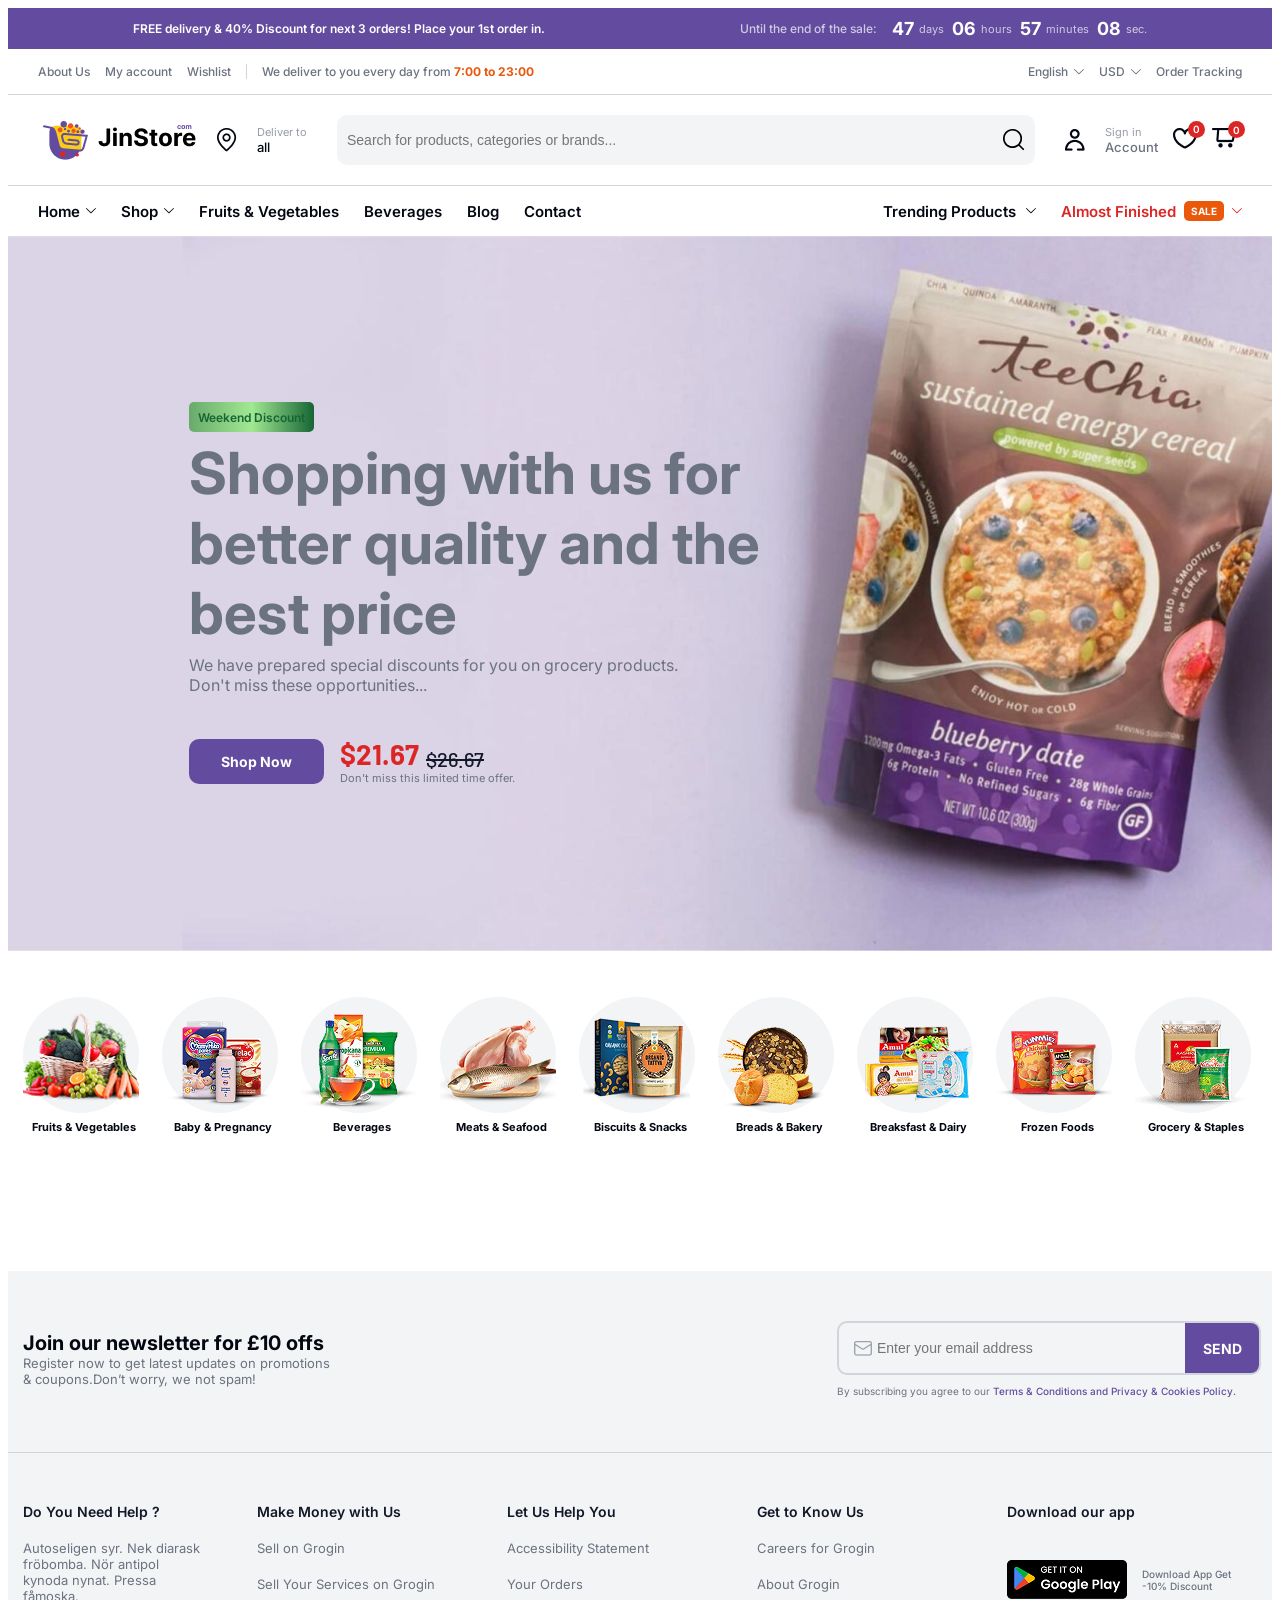
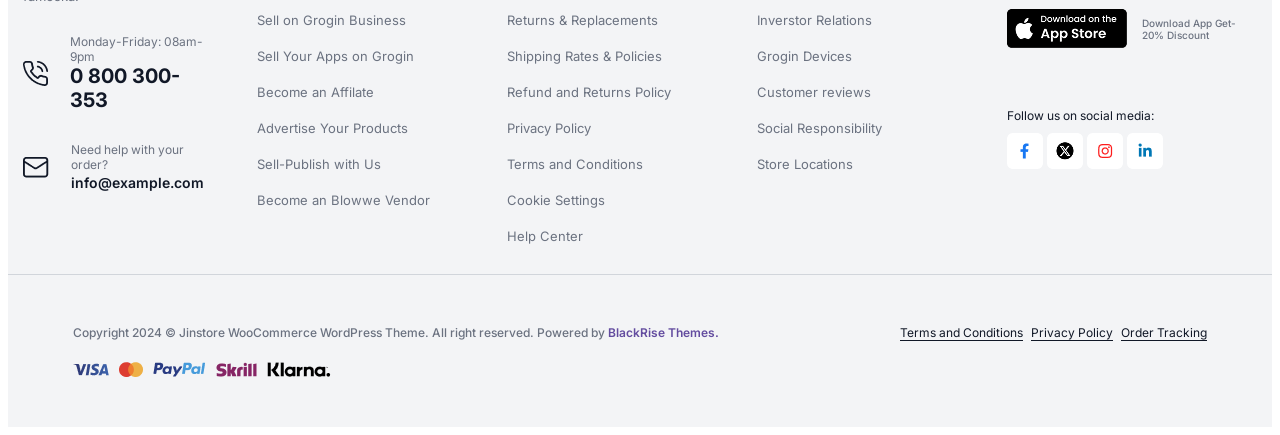
==== index.html @ e5a3f505 "Initial commit" ====
<!DOCTYPE html>
<html lang="en">
<head>
    <meta charset="UTF-8">
    <meta name="viewport" content="width=device-width, initial-scale=1.0">
    <title>First Landing</title>
    <link rel="stylesheet" href="./style.css">
</head>
<body>
    <header class="header">
        <section class="header__notification">
            <div class="container">
                <div class="header__notification__block-left">
                    <p class="header__notification__block-left__desc semi-bold">FREE delivery & 40% Discount for next 3 orders! Place your 1st order in.</p>
                </div>   
                <div class="header__notification__block-right">
                    <p class="header__notification__desc medium">Until the end of the sale:</p>
                    <div class="header__notification__block">
                        <div class="header__notification__block__digital-desc">
                            <time class="header__notification__block__digital-desc__timer bold" id="promoTimer">47</time>
                            <span class="header__notification__block__digital-desc__desc regular">days</span>
                        </div>
                        <div class="header__notification__block__digital-desc">
                            <time class="header__notification__block__digital-desc__timer bold" id="promoTimer">06</time>
                            <span class="header__notification__block__digital-desc__desc regular">hours</span>
                        </div>
                        <div class="header__notification__block__digital-desc">
                            <time class="header__notification__block__digital-desc__timer bold" id="promoTimer">57</time>
                            <span class="header__notification__block__digital-desc__desc regular">minutes</span>
                        </div>
                        <div class="header__notification__block__digital-desc">
                            <time class="header__notification__block__digital-desc__timer bold" id="promoTimer">08</time>
                            <span class="header__notification__block__digital-desc__desc regular">sec.</span>
                        </div>
                    </div>
                </div>
            </div>
        </section>
        <section class="header__top medium">
            <div class="container">
                <nav class="header__top__nav__left">
                    <ul class="header__top__nav__list-1">
                        <li><a href="#!">About Us</a></li>
                        <li><a href="#!">My account</a></li>
                        <li><a href="#!">Wishlist</a></li>
                    </ul>
                    <p class="header__top__nav__desc">We deliver to you every day from 
                        <span class="header__top__nav__desc-span bold">7:00 to 23:00</span>
                    </p>
                </nav>
                <nav class="header__top__nav__right">
                    <ul class="header__top__nav__list-2">
                        <li>
                            <a href="#!">English</a>
                            <button class="tick">
                                <svg width="10" height="6" viewBox="0 0 10 6" fill="none" xmlns="http://www.w3.org/2000/svg">
                                    <path d="M0.720314 0.148642L4.95073 4.21899L9.20401 0.148642C9.37171 -0.0495396 9.55464 -0.0495396 9.75282 0.148642C9.95101 0.316334 9.95101 0.499271 9.75282 0.697453L5.22514 5.17941C5.05744 5.3471 4.87451 5.3471 4.67632 5.17941L0.148636 0.697453C-0.0495454 0.499271 -0.0495454 0.316334 0.148636 0.148642C0.331573 -0.0342948 0.522132 -0.0342948 0.720314 0.148642Z"/>
                                </svg>
                            </button>
                        </li>
                        <li>
                            <a href="#!">USD</a>
                            <button class="tick">
                                <svg width="10" height="6" viewBox="0 0 10 6" fill="none" xmlns="http://www.w3.org/2000/svg">
                                    <path d="M0.720314 0.148642L4.95073 4.21899L9.20401 0.148642C9.37171 -0.0495396 9.55464 -0.0495396 9.75282 0.148642C9.95101 0.316334 9.95101 0.499271 9.75282 0.697453L5.22514 5.17941C5.05744 5.3471 4.87451 5.3471 4.67632 5.17941L0.148636 0.697453C-0.0495454 0.499271 -0.0495454 0.316334 0.148636 0.148642C0.331573 -0.0342948 0.522132 -0.0342948 0.720314 0.148642Z"/>
                                </svg>
                            </button>
                        </li>
                        <li><a href="#!">Order Tracking</a></li>
                    </ul>
                </nav>
            </div>
        </section>
        <section class="header__middle">
            <div class="container">

                <div class="header__middle__left">
                    <img src="./icons/logo.png" alt="" class="logo">
                    <div class="header__middle__delivery">
                        <img src="./icons/location.png" alt="" class="location">
                        <ul class="header__middle__delivery__text">
                            <li class="header__middle__delivery__text__top regular">Deliver to</li>
                            <li class="header__middle__delivery__text__bot medium ">all</li>
                        </ul>
                    </div>
                </div>


                <div class="header__middle__search-frame">
                    <div class="header__middle__search-frame__block">
                        <input type="search" class="header__middle__search-frame__block__input regular" placeholder="Search for products, categories or brands...">
                        <img src="./icons/search.png" alt="" class="search">
                    </div>
                </div>

                <div class="header__middle__right">
                    <div class="header__middle__account">
                        <img src="./icons/account.png" alt="" class="account">
                        <ul class="header__middle__account__text">
                            <li class="header__middle__account__text__top regular"><a href="#!">Sign in</a></li>
                            <li class="header__middle__account__text__bot medium"><a href="#!">Account</a></li>
                        </ul>
                    </div>

                    <div class="header__middle__heart-basket">
                        <div class="header__middle__heart-basket__heart-block">
                            <img src="./icons/heart.png" alt="" class="heart">
                            <span class="header__middle__heart-basket__heart-block__heart-tittle semi-bold">0</span>
                        </div>
                        <div class="header__middle__heart-basket__basket-block">
                            <img src="./icons/basket.png" alt="" class="basket">
                            <span class="header__middle__heart-basket__heart-block__basket-tittle semi-bold">0</span>
                        </div>
                    </div>

                </div>
            </div>
        </section>
        <section class="header__bottom semi-bold">
            <div class="container">
                <nav class="header__bottom__nav__left">
                    <ul class="header__bottom__nav__list-1">
                        <li>
                            <a href="#!" class="header__bottom__nav__list-1__link">Home</a>
                            <button class="tick">
                                <svg width="10" height="6" viewBox="0 0 10 6" fill="none" xmlns="http://www.w3.org/2000/svg">
                                    <path d="M0.720314 0.148642L4.95073 4.21899L9.20401 0.148642C9.37171 -0.0495396 9.55464 -0.0495396 9.75282 0.148642C9.95101 0.316334 9.95101 0.499271 9.75282 0.697453L5.22514 5.17941C5.05744 5.3471 4.87451 5.3471 4.67632 5.17941L0.148636 0.697453C-0.0495454 0.499271 -0.0495454 0.316334 0.148636 0.148642C0.331573 -0.0342948 0.522132 -0.0342948 0.720314 0.148642Z"/>
                                </svg>
                            </button>
                        </li>
                        <li>
                            <a href="#!" class="header__bottom__nav__list-1__link">Shop</a>
                            <button class="tick">
                                <svg width="10" height="6" viewBox="0 0 10 6" fill="none" xmlns="http://www.w3.org/2000/svg">
                                    <path d="M0.720314 0.148642L4.95073 4.21899L9.20401 0.148642C9.37171 -0.0495396 9.55464 -0.0495396 9.75282 0.148642C9.95101 0.316334 9.95101 0.499271 9.75282 0.697453L5.22514 5.17941C5.05744 5.3471 4.87451 5.3471 4.67632 5.17941L0.148636 0.697453C-0.0495454 0.499271 -0.0495454 0.316334 0.148636 0.148642C0.331573 -0.0342948 0.522132 -0.0342948 0.720314 0.148642Z"/>
                                </svg>
                            </button>
                        </li>
                        <li><a href="#!" class="header__bottom__nav__list-1__link">Fruits & Vegetables</a></li> 
                        <li><a href="#!" class="header__bottom__nav__list-1__link">Beverages</a></li>
                        <li><a href="#!" class="header__bottom__nav__list-1__link">Blog</a></li>
                        <li><a href="#!" class="header__bottom__nav__list-1__link">Contact</a></li>
                    </ul>
                </nav>
                <nav class="header__bottom__nav__right">
                    <ul class="header__bottom__nav__list-2">
                        <li>
                            <a href="#!" class="header__bottom__nav__list-2__link">Trending Products</a>
                             <button class="tick">
                                <svg width="10" height="6" viewBox="0 0 10 6" fill="none" xmlns="http://www.w3.org/2000/svg">
                                    <path d="M0.720314 0.148642L4.95073 4.21899L9.20401 0.148642C9.37171 -0.0495396 9.55464 -0.0495396 9.75282 0.148642C9.95101 0.316334 9.95101 0.499271 9.75282 0.697453L5.22514 5.17941C5.05744 5.3471 4.87451 5.3471 4.67632 5.17941L0.148636 0.697453C-0.0495454 0.499271 -0.0495454 0.316334 0.148636 0.148642C0.331573 -0.0342948 0.522132 -0.0342948 0.720314 0.148642Z"/>
                                </svg>
                            </button>
                        </li>
                    </ul>
                    <ul class="header__bottom__nav__list-3">
                        <li>
                            <a href="#!" class="header__bottom__nav__list-3__link">Almost Finished</a>
                            <a href="#!" class="header-btn bold">SALE</a>
                            <button class="tick">
                                <svg width="10" height="6" viewBox="0 0 10 6" fill="none" xmlns="http://www.w3.org/2000/svg">
                                    <path d="M0.720314 0.148642L4.95073 4.21899L9.20401 0.148642C9.37171 -0.0495396 9.55464 -0.0495396 9.75282 0.148642C9.95101 0.316334 9.95101 0.499271 9.75282 0.697453L5.22514 5.17941C5.05744 5.3471 4.87451 5.3471 4.67632 5.17941L0.148636 0.697453C-0.0495454 0.499271 -0.0495454 0.316334 0.148636 0.148642C0.331573 -0.0342948 0.522132 -0.0342948 0.720314 0.148642Z"/>
                                </svg>
                            </button>
                        </li>
                    </ul>
                </nav>
            </div>
        </section>
    </header>
    <main class="main">
        <section class="tabpanel">
            <div class="container">
                <div class="container__text">
                    <h4 class="tabpanel__subtitle semi-bold">Weekend Discount</h4>
                    <h1 class="tabpanel__title bold">
                        Shopping with us for 
                        better quality and the 
                        best price
                    </h1>
                    <p class="tabpanel__desc regular">
                        We have prepared special discounts for you on grocery products. 
                        Don't miss these opportunities...
                    </p>
                    <div class="tabpanel__btn-block">
                        <a href="#!" class="btn bold">Shop Now</a>
                        <div class="tabpanel__btn-block__block-text">
                            <div class="tabpanel__btn-block__block-text__title">
                                <p class="tabpanel__btn-block__block-text__title__red bold">$21.67</p>
                                <p class="tabpanel__btn-block__block-text__title__black medium">$26.67</p>
                            </div>
                            <p class="tabpanel__btn-block__block-text__desc regular">Don't miss this limited time offer.</p>
                        </div>
                    </div>
                </div>
            </div>
        </section>
        <section class="list">
            <div class="container">
                <div class="list__card">
                    <div class="list__img-background">
                        <img src="./images/list-1.png" alt="" class="list__img">
                    </div>
                    <h4 class="list__title bold">Fruits & Vegetables</h4>
                </div>
                <div class="list__card">
                    <div class="list__img-background">
                        <img src="./images/list-2.png" alt="" class="list__img">
                    </div>
                    <h4 class="list__title bold">Baby & Pregnancy</h4>
                </div>
                <div class="list__card">
                    <div class="list__img-background">
                        <img src="./images/list-3.png" alt="" class="list__img">
                    </div>
                    <h4 class="list__title bold">Beverages</h4>
                </div>
                <div class="list__card">
                    <div class="list__img-background">
                        <img src="./images/list-4.png" alt="" class="list__img">
                    </div>
                    <h4 class="list__title bold">Meats & Seafood</h4>
                </div>
                <div class="list__card">
                    <div class="list__img-background">
                        <img src="./images/list-5.png" alt="" class="list__img">
                    </div>
                    <h4 class="list__title bold">Biscuits & Snacks</h4>
                </div>
                <div class="list__card">
                    <div class="list__img-background">
                        <img src="./images/list-6.png" alt="" class="list__img">
                    </div>
                    <h4 class="list__title bold">Breads & Bakery</h4>
                </div>
                <div class="list__card">
                    <div class="list__img-background">
                        <img src="./images/list-7.png" alt="" class="list__img">
                    </div>
                    <h4 class="list__title bold">Breaksfast & Dairy</h4>
                </div>
                <div class="list__card">
                    <div class="list__img-background">
                        <img src="./images/list-8.png" alt="" class="list__img">
                    </div>
                    <h4 class="list__title bold">Frozen Foods</h4>
                </div>
                <div class="list__card">
                    <div class="list__img-background">
                        <img src="./images/list-9.png" alt="" class="list__img">
                    </div>
                    <h4 class="list__title bold">Grocery & Staples</h4>
                </div>
            </div>
        </section>
    </main>
    <footer class="footer">
        <section class="footer__section-top">
            <div class="container">
                <div class="footer__section-top__text-left">
                    <h4 class="footer__section-top__text-left__title bold">Join our newsletter for £10 offs</h4>
                    <p class="footer__section-top__text-left__desc regular">
                        Register now to get latest updates on promotions & coupons.Don’t worry, we not spam!
                    </p>
                </div>
                <div class="footer__section-top__text-right">
                    <div class="footer__section-top__text-right__frame">
                        <div class="footer__section-top__text-right__frame__container">
                            <img src="./icons/envelope.png" alt="Конверт" class="envelope">
                            <input type="email" class="footer__section-top__text-right__frame__container__text regular" placeholder="Enter your email address">
                        </div>
                        <a href="#!" class="footer-btn bold">SEND</a>
                    </div>
                    <p class="footer__section-top__text-right__desc regular">
                        By subscribing you agree to our
                        <span class="footer__section-top__text-right__desc-span medium">
                            Terms & Conditions and Privacy & Cookies Policy.
                        </span>
                    </p>
                </div>
            </div>
        </section>
        <section class="footer__section-middle">
            <div class="container">
                <div class="footer__section-middle__content-left">
                    <h4 class="footer__section-middle__content-left-title semi-bold">
                        Do You Need Help ?
                    </h4>
                    <p class="footer__section-middle__content-left__desc regular">
                        Autoseligen syr. Nek diarask fröbomba. Nör antipol kynoda nynat. Pressa fåmoska.
                    </p>
                    <div class="footer__section-middle__content-left__phone-black__content">
                        <img src="./icons/phone-black.png" alt="Черный телефон" class="phone-black">
                        <div class="footer__section-middle__content-left__phone-black__content__block">
                            <p class="footer__section-middle_content-left__phone-black__text regular">Monday-Friday: 08am-9pm</p>
                            <a href="tel:0 800 300-353" class="footer__section-middle_content-left__phone-black__number bold">
                                0 800 300-353
                            </a>
                        </div>
                    </div>
                    <div class="footer__section-middle__content-left__envelope-black__content">
                        <img src="./icons/envelope-black.png" alt="Черный конверт" class="envelope-black">
                        <div class="footer__section-middle__content-left__envelope-black__content__block">
                            <p class="footer__section-middle_content-left__envelope-black__text regular">Need help with your order?</p>
                            <a href="mailto:info@example.com" class="footer__section-middle_content-left__envelope-black__mail semi-bold">
                                info@example.com
                            </a>
                        </div>
                    </div>
                </div>
                <div class="footer__section-middle__content-right">
                    <div class="footer__section-middle__content-right__content-block">
                        <h4 class="footer__section-middle__content-right__content-block__title semi-bold">Make Money with Us</h4>
                        <ul class="footer__section-middle__content-right__content-block__text regular">
                            <li><a href="#!">Sell on Grogin</a></li>
                            <li><a href="#!">Sell Your Services on Grogin</a></li>
                            <li><a href="#!">Sell on Grogin Business</a></li>
                            <li><a href="#!">Sell Your Apps on Grogin</a></li>
                            <li><a href="#!">Become an Affilate</a></li>
                            <li><a href="#!">Advertise Your Products</a></li>
                            <li><a href="#!">Sell-Publish with Us</a></li>
                            <li><a href="#!">Become an Blowwe Vendor</a></li>
                        </ul>
                    </div>
                    <div class="footer__section-middle__content-right__content-block">
                        <h4 class="footer__section-middle__content-right__content-block__title semi-bold">Let Us Help You</h4>
                        <ul class="footer__section-middle__content-right__content-block__text regular">
                            <li><a href="#!">Accessibility Statement</a></li>
                            <li><a href="#!">Your Orders</a></li>
                            <li><a href="#!">Returns & Replacements</a></li>
                            <li><a href="#!">Shipping Rates & Policies</a></li>
                            <li><a href="#!">Refund and Returns Policy</a></li>
                            <li><a href="#!">Privacy Policy</a></li>
                            <li><a href="#!">Terms and Conditions</a></li>
                            <li><a href="#!">Cookie Settings</a></li>
                            <li><a href="#!">Help Center</a></li>
                        </ul>
                    </div>
                    <div class="footer__section-middle__content-right__content-block">
                        <h4 class="footer__section-middle__content-right__content-block__title semi-bold">Get to Know Us</h4>
                        <ul class="footer__section-middle__content-right__content-block__text regular">
                            <li><a href="#!">Careers for Grogin</a></li>
                            <li><a href="#!">About Grogin</a></li>
                            <li><a href="#!">Inverstor Relations</a></li>
                            <li><a href="#!">Grogin Devices</a></li>
                            <li><a href="#!">Customer reviews</a></li>
                            <li><a href="#!">Social Responsibility</a></li>
                            <li><a href="#!">Store Locations</a></li>
                        </ul>
                    </div>
                    <div class="footer__section-middle__content-right__content-block">
                        <h4 class="footer__section-middle__content-right__content-block__apps__title semi-bold">Download our app</h4>

                        <div class="footer__section-middle__content-right__content-block__column">
                            <div class="footer__section-middle__content-right__content-block__apps__list">
                                <div class="footer__section-middle__content-right__content-block__apps">
                                    <img src="./icons/GooglePlay.png" alt="Гугл" class="google-play">
                                    <p class="footer__section-middle__content-right__content-block__apps__desc medium">Download App Get -10% Discount</p>
                                </div>
                                <div class="footer__section-middle__content-right__content-block__apps">
                                    <img src="./icons/AppStore.png" alt="Гугл" class="app-store">
                                    <p class="footer__section-middle__content-right__content-block__apps__desc medium">Download App Get-20% Discount</p>
                                </div>
                            </div>
                            <div class="footer__section-middle__content-rights__content-block__apps__block">
                                <h1 class="footer__section-middle__content-rights__content-block__apps__media__title regular">
                                    Follow us on social media:
                                </h1>
                                <div class="footer__section-middle__content-rights__content-block__apps__media">
                                    <img src="./icons/Facebook.png" alt="" class="Facebook">
                                    <img src="./icons/Twitter.png" alt="" class="Twitter">
                                    <img src="./icons/Instagram.png" alt="" class="Instagram">
                                    <img src="./icons/LinkedIn.png" alt="" class="LinkedIn">
                                </div>
                            </div>
                        </div>
                        
                    </div>                    
                </div>
            </div>
        </section>
        <section class="footer__section-bottom">
            <div class="container">
                <div class="footer__section-bottom__content-left">
                    <div class="footer__section-bottom__content-left__content-block">
                        <p class="footer__section-bottom__content-left__content-block__desc medium">
                            Copyright 2024 © Jinstore WooCommerce WordPress Theme. All right reserved. Powered by
                            <span class="footer__section-bottom__content-left__content-block__desc-span semi-bold">
                                BlackRise Themes.
                            </span>
                        </p>
                        <div class="footer__section-bottom__content-left__content-block__services">
                            <img src="./icons/VISA.png" alt="" class="VISA">
                            <img src="./icons/MasterCard.png" alt="" class="MasterCard">
                            <img src="./icons/PayPal.png" alt="" class="PayPal">
                            <img src="./icons/Skrill.png" alt="" class="Skrill">
                            <img src="./icons/Klarna.png" alt="" class="Klarna">
                        </div>
                    </div>
                </div>
                <div class="footer__section-bottom__content-right">
                    <ul class="footer__section-bottom__content-right__text-block regular">
                        <li><a href="#!">Terms and Conditions</a></li>
                        <li><a href="#!">Privacy Policy</a></li>
                        <li><a href="#!">Order Tracking</a></li>
                    </ul>
                </div>
            </div>
        </section>
    </footer>
</body>
</html>
---- style.css ----
/*@import url('https://fonts.googleapis.com/css2?family=Inter:ital,opsz,wght@0,14..32,600;1,14..32,600&display=swap');*/
@import url('https://fonts.googleapis.com/css2?family=Inter:wght@100;200;300;400;500;600;700;800;900&display=swap');
@import url('https://fonts.googleapis.com/css2?family=Barlow:wght@400;500;600;700&display=swap');
/*
font-weight: 500;

400 = Regular

500 = Medium

600 = Semi Bold

700 = Bold
*/

/*
<input type="text">        <!-- Текст -->
<input type="email">       <!-- Email -->
<input type="password">    <!-- Пароль -->
<input type="number">      <!-- Числа -->
<input type="tel">         <!-- Телефон -->
<input type="url">         <!-- Ссылка -->
<input type="search">      <!-- Поиск -->
<input type="date">        <!-- Дата -->
<input type="time">        <!-- Время -->
<input type="color">       <!-- Цвет -->
<input type="file">        <!-- Файл -->
<input type="checkbox">    <!-- Чекбокс -->
<input type="radio">       <!-- Радио-кнопка -->
<input type="range">       <!-- Ползунок -->
<input type="hidden">      <!-- Скрытое поле -->
*/

body {
    font-family: "Inter", sans-serif; /*Основной шрифт и запасной*/
    font-optical-sizing: auto; /*Автоматически подстраивает толщину шрифта под размер текста. Мелкий текст - чуть толще для читаемости. Крупный текст - чуть тоньше для элегантности*/
    font-style: normal; /*Обычное начертание (не курсив). Отключает курсив, если он был унаследован*/
    background-color: #fff;
    color: #6B7280;
}

.regular {
    font-weight: 400;
}

.medium {
    font-weight: 500;
}

.semi-bold {
    font-weight: 600;
}

.bold {
    font-weight: 700;
}

a {
    color: #6B7280;
    text-decoration: none; /* Подчеркивание */
}

ul {
    /* Убираем точку возле ссылки */
    list-style: none;
    padding: 0;
    margin: 0;
}

h1, h2, h3, h4, h5, h6 {
    font-weight: 500;
    margin: 0;
}

p {
    margin: 0;
}
/*
img {
    max-width: 100%;
}
*/

.tick { 
    display: flex;          /* ← добавь это */
    align-items: center;    /* ← и это */
    justify-content: center;
    
    background: none; /* Убрать фон */
    border: none; /* Убрать рамку */
    padding: 0; /* Убрать отступы */
    cursor: pointer; /* Курсор указатель */
}


.tick svg {
    display: block;
    fill: #6B7280
}

.container {
    max-width: 1360px; /*Ширина контента 1360*/
    margin: 0 auto; /*Отступы слва и справа*/
    padding: 0 15px;/*отступы, что бы при адаптации были не в 0*/
}

/*Шапка*/

/* Уведомление -------------------------------------------------------------------------------------------------------------------------------- */

.header {

}

.header__notification {
    padding: 10px;
    background-color: #634C9F;
    color: #fff;
    
}

.header__notification .container {
    display: flex;
    align-items: center; /*Выравнивание по вертикали*/
    justify-content: center; /*Выравнивание по горизонтали*/
    gap: 195px;
}

.header__notification__block-left {

}

.header__notification__block-left__desc {
    font-size: 12px;
}

.header__notification__block-right {
    display: flex;
    align-items: center;
    gap: 15px;
    color: #fff;
}

.header__notification__desc {
    font-size: 12px;
    opacity: 0.7;
}

.header__notification__block {
    display: flex;
    align-items: center;
    gap: 8px;
}

.header__notification__block__digital-desc {
    display: flex;
    align-items: center;
    gap: 5px;
}

.header__notification__block__digital-desc__timer {
    font-size: 18px;
}

.header__notification__block__digital-desc__desc {
    font-size: 11px;
    opacity: 0.7;
}
/*Шапка - верхняя часть ----------------------------------------------------------------*/

.header__top {
    padding: 15px;
    border-bottom: 1px solid #D1D5DB;
}

.header__top .container {
    display: flex;
    justify-content: space-between;
    align-items: center;
}

.header__top__nav__left {
    display: flex;
    gap: 15px;
}

.header__top__nav__list-1 {
    display: flex;
    gap: 15px;
    font-size: 12px;
}

.header__top__nav__desc {
    padding-left: 15px;
    border-left: 1px solid #D1D5DB;
    font-size: 12px;
}

.header__top__nav__desc-span {
    color: #EA580C;
}

.header__top__nav__right {
    display: flex;
    align-items: center;
}

.header__top__nav__list-2 {
    display: flex;
    align-items: center;
    gap: 15px;
    font-size: 12px;
}

.header__top__nav__list-2 li {
    display: flex;
    align-items: center;
    gap: 6px;
}

/*Шапка - Средняя часть ------------------------------------------------------------*/

.header__middle {
    padding: 20px;
}

.header__middle .container {
    display: flex;
    justify-content: space-between;
    align-items: center;
}

.header__middle__left {
    display: flex;
    align-items: center;
    gap: 20px;
}

.logo {

}

.header__middle__delivery {
    display: flex;
    align-items: center;
    gap: 20px;
}

.location {

}

.header__middle__delivery__text {
    width: 55px;

}

.header__middle__delivery__text__top {
    font-size: 11px;
    opacity: 0.7;
}

.header__middle__delivery__text__bot {
    font-size: 13px;
    color: #030712;
}




.header__middle__search-frame {
    display: flex;
    align-items: center;

    width: 865px;
    height: 50px;

    border-radius: 10px; /*Скругление*/
    background-color: #F3F4F6;

    margin-left: 25px;
    margin-right: 30px;
}

.header__middle__search-frame__block {
    width: 100%;

    display: flex;
    align-items: center;
    justify-content: space-between;

    padding: 10px;
}

.header__middle__search-frame__block__input {
    border: none;
    background: none;
    outline: none;
    width: 100%;
    padding: 0;
    margin: 0;
    font-size: 14px;
    color: inherit;
}

.search {

}

.header__middle__right {
    display: flex;
    align-items: center;
    gap: 15px;
}

.header__middle__account {
    display: flex;
    align-items: center;
    gap: 20px;
}

.account {

}

.header__middle__account__text {

}

.header__middle__account__text__top {
    font-size: 11px;
    opacity: 0.7;
}

.header__middle__account__text__bot {
    font-size: 13px;
    color: #030712;
}

.header__middle__heart-basket {
    display: flex;
    align-items: center;
    gap: 15px;
}

.header__middle__heart-basket__heart-block {
    position: relative;
    display: inline-block;
}

.heart {

}

.header__middle__heart-basket__heart-block__heart-tittle {
    position: absolute;
    top: -7px;
    right: -8px;

    width: 17px;
    height: 17px;
    border-radius: 50%;

    background: #DC2626;
    color: white;

    display: flex;
    align-items: center;
    justify-content: center;

    font-size: 10px;
}

.header__middle__heart-basket__basket-block {
    display: flex;
    position: relative;
    display: inline-block;
}

.basket {

}

.header__middle__heart-basket__heart-block__basket-tittle {
    position: absolute;
    top: -7px;
    right: -8px;

    width: 17px;
    height: 17px;
    border-radius: 50%;

    background: #DC2626;
    color: white;

    display: flex;
    align-items: center;
    justify-content: center;
    
    font-size: 10px;
}

/*Шапка - Нижняя часть --------------------------------------------------------------*/

.header__bottom {
    padding: 15px;
    border-top: 1px solid #D1D5DB;
    padding: 15px;
    font-size: 15px;
}

.header__bottom .container {
    display: flex;
    justify-content: space-between;
    align-items: center;
}

.header__bottom__nav__left {
    display: flex;
    align-items: center;
}

.header__bottom__nav__list-1 {
    display: flex;
    align-items: center;
    gap: 25px;
}

.header__bottom__nav__list-1 li {
    display: flex;
    align-items: center;
    gap: 6px;
}


.header__bottom__nav__list-1__link {
    font-size: 15px;
    color: #030712;
}

.header__bottom__nav__list-1 .tick svg path {
    fill: #030712; 
}

.header__bottom__nav__right {
    display: flex;
    align-items: center;
    gap: 25px;
}

.header__bottom__nav__list-2 {
    display: flex;
    align-items: center;
}

.header__bottom__nav__list-2 li {
    display: flex;
    align-items: center;
    gap: 10px;
}

.header__bottom__nav__list-2__link {
    font-size: 15px;
    color: #030712;
}

.header__bottom__nav__list-2 .tick svg path {
    fill: #030712; 
}

.header__bottom__nav__list-3 {
    display: flex;
    align-items: center;
}

.header__bottom__nav__list-3 li {
    display: flex;
    align-items: center;
    gap: 8px;
}

.header__bottom__nav__list-3__link {
    font-size: 15px;
    color: #DC2626;
}

.header-btn {
    display: flex;
    align-items: center;
    justify-content: center;

    font-size: 10px;
    color: #fff;

    width: 40px;
    height: 20px;
    background: #EA580C;
    border-radius: 5px;
}

.header__bottom__nav__list-3 .tick svg path {
    fill: #DC2626; /* красный цвет */
}

/*tabpanel - Приветственная панель -------------------------------------------------------------------------------------------------------*/

.main {
}

.tabpanel {
    /*Это для того, что страница была на весь экран*/
    /*box-sizing: border-box;
    min-height: 100vh;*/
    padding: 166px; /*Внутренний отступ, сверху*/
    background-image: url("./images/welcome-bg.jpg");
    background-repeat: no-repeat; /*Что бы не дублировалась картинка*/
    background-size: cover; /*Во весь экран*/
    background-position: center; /*По центру*/
}

.container__text {
    width: 660px;  /*Для текста задаем ширину 660*/
}
.tabpanel__subtitle {
    margin-bottom: 6px;
    font-size: 12px; /*Размер шрифта*/

    display: flex;
    align-items: center;
    justify-content: center;

    color: #166534;

    width: 125px;
    height: 30px;
    background: linear-gradient(90deg, 
        rgba(76, 159, 76, 0.8) 0%, 
        rgba(123, 246, 92, 0.6) 50%, 
        #166534 100%
    );
    border-radius: 5px;
}
.tabpanel__title {
    font-size: 58px;
}
.tabpanel__desc {
    margin-top: 7px;
    margin-bottom: 42px;
    font-size: 16px;
    width: 530px;
}

.tabpanel__btn-block {
    display: flex;
    align-items: center;
    gap: 16px;
}

.btn {
    display: flex;
    align-items: center;
    justify-content: center;

    font-size: 14px;
    color: #fff;

    width: 135px;
    height: 45px;
    background: #634C9F;
    border-radius: 10px;
}

.tabpanel__btn-block__block-text {

}

.tabpanel__btn-block__block-text__title {
    display: flex;
    align-items: end;
    gap: 7px;

}

.tabpanel__btn-block__block-text__title__red {
    font-family: "Barlow", sans-serif; /*Основной шрифт и запасной*/
    font-optical-sizing: auto; /*Автоматически подстраивает толщину шрифта под размер текста. Мелкий текст - чуть толще для читаемости. Крупный текст - чуть тоньше для элегантности*/
    font-style: normal; /*Обычное начертание (не курсив). Отключает курсив, если он был унаследован*/
    color: #DC2626;
    font-size: 28px;

}

.tabpanel__btn-block__block-text__title__black {
    font-family: "Barlow", sans-serif; /*Основной шрифт и запасной*/
    font-optical-sizing: auto; /*Автоматически подстраивает толщину шрифта под размер текста. Мелкий текст - чуть толще для читаемости. Крупный текст - чуть тоньше для элегантности*/
    font-style: normal; /*Обычное начертание (не курсив). Отключает курсив, если он был унаследован*/
    color: #111827;
    font-size: 20px;
    text-decoration: line-through; /*Линия по середине*/
}

.tabpanel__btn-block__block-text__desc {
    font-size: 11px;
}

/*list - Список продуктов -----------------------------------------------------------------------------*/


.list {
    padding-top: 46px;
    padding-bottom: 130px;
}

.list .container {
    display: flex; /*Выстроить все значения в ряд*/
    justify-content: space-between; /*Выставить на одинаковое расстояние*/
    flex-wrap: wrap; /*Перенос для адаптации*/
    gap: 10px; /*Для расстоянии при адаптации*/
}

.list__card {
    width: 122px;
    text-align: center; /*Положение в центре*/
}

.list__img-background {
    width: 116px;
    height: 116px;
    border-radius: 50%; /*Делает закругление */
    background: #F3F4F6; /*Цвет фона*/
    object-fit: cover; /*Для пропорциональной картинки*/
}

.list__img {
    width: 100%;
    height: 122px;
    object-fit: cover; /*Для пропорциональной картинки*/
}

.list__title {
    font-size: 11px; /*У дизайнера 13*/
    padding: 7px;
    color: #030712;
}

/*Подвал ------------------------------------------------------------------------------------------------------------------------------------*/


.footer {
    background-color: #F3F4F6;
}

/*Подвал-верх --------------------------------------------------------------------------------------*/

.footer__section-top {
    padding-top: 50px;
}

.footer__section-top .container {
    display: flex;
    justify-content: space-between;
    align-items: center;
}

.footer__section-top__text-left {
    width: 310px;
}

.footer__section-top__text-left__title {
    font-size: 20px;
    color: #030712;
}

.footer__section-top__text-left__desc {
    font-size: 13px;
}

.footer__section-top__text-right {
    width: 420px;
    text-align: left;
}

.footer__section-top__text-right__frame {
    width: 100%;
    height: 50px;

    display: flex;
    justify-content: space-between;
    align-items: center;

    overflow: hidden; /*Обрезаем под рамку*/
    border-radius: 10px; /*Скругление*/
    border: 2px solid #D1D5DB;
    
}
/*Сюда вернуться*/
.footer__section-top__text-right__frame__container {
    display: flex;
    align-items: center;
    gap: 5px;
    padding: 15px;

    height: 20px;
}

.envelope {

}
.footer__section-top__text-right__frame__container__text {
    border: none;
    background: none;
    outline: none;
    width: 100%;
    padding: 0;
    margin: 0;
    font-size: 14px;
    color: inherit;
}

.footer-btn {
    display: flex;
    align-items: center;
    justify-content: center;

    font-weight: 500px;
    font-size: 14px;
    color: #fff;

    width: 74px;
    height: 50px;
    background: #634C9F;
}

.footer__section-top__text-right__desc {
    margin-top: 10px;
    font-size: 10px;
}

.footer__section-top__text-right__desc-span {
    color: #634C9F;
}

/*Подвал-центр --------------------------------------------------------------------------------------*/

.footer__section-middle {
    padding-top: 55px;
}

.footer__section-middle .container {
    display: flex;
    justify-content: space-between;
    align-items: flex-start; /*Выравнивание по верху */
    
    padding-top: 50px;
    padding-bottom: 30px;
    gap: 50px;

    border-top: 1px solid #D1D5DB;    /* линия сверху */
    border-bottom: 1px solid #D1D5DB; /* линия снизу */
}

.footer__section-middle__content-left {
    
}

.footer__section-middle__content-left-title {
    font-size: 14px;
    color: #111827;
}

.footer__section-middle__content-left__desc {
    font-size: 13px;

    margin-top: 20px;
    margin-bottom: 30px;
}

.footer__section-middle__content-left__phone-black__content {
    display: flex;
    align-items: center;

    gap: 22px;

    margin-bottom: 30px;
}

.phone-black {

}

.footer__section-middle__content-left__phone-black__content__block {

}

.footer__section-middle_content-left__phone-black__text {
    font-size: 12px;
}

.footer__section-middle_content-left__phone-black__number {
    font-size: 20px;
    margin-top: 3px;
    color: #111827;
}

.footer__section-middle__content-left__envelope-black__content {
    display: flex;
    align-items: center;

    gap: 22px;
}


.envelope-black {

}

.footer__section-middle__content-left__envelope-black__content__block {

}

.footer__section-middle_content-left__envelope-black__text {
    font-size: 12px;
}

.footer__section-middle_content-left__envelope-black__mail {
    font-size: 14px;
    margin-top: 5px;
    color: #111827;
}

.footer__section-middle__content-right {
    display: flex;
}

.footer__section-middle__content-right__content-block {
    width: 250px;
    display: flex;
    flex-direction: column;
    gap: 20px;
}

.footer__section-middle__content-right__content-block__title {
    font-size: 14px;
    color: #111827;
}


.footer__section-middle__content-right__content-block__text {
    font-size: 13px;
    display: flex;
    flex-direction: column;
    gap: 20px;
}

.footer__section-middle__content-right__content-block {

}

.footer__section-middle__content-right__content-block__apps__title {
    font-size: 14px;
    color: #111827;
}

.footer__section-middle__content-right__content-block__apps__list {
    padding-top: 20px;
    padding-bottom: 50px;
}

.footer__section-middle__content-right__content-block__apps {
    display: flex;
    align-items: center;
    padding-bottom: 10px;
    gap: 15px;
}

.google-play {

}

.footer__section-middle__content-right__content-block__apps__desc {
    width: 100px;
    font-size: 10px;
}

.app-store {

}

.footer__section-middle__content-rights__content-block__apps__block {
    display: flex;
    flex-direction: column;
    gap: 10px;
}

.footer__section-middle__content-rights__content-block__apps__media__title {
    font-size: 12px;
    color: #111827;
}

.footer__section-middle__content-rights__content-block__apps__media {

}

.Facebook {

}

.Twitter {

}

.Instagram {

}

.LinkedIn {

}

/*Подвал-низ --------------------------------------------------------------------------------------*/

.footer__section-bottom {
    padding: 50px;
}

.footer__section-bottom .container {
    display: flex;
    justify-content: space-between;
    align-items: flex-start;
}

.footer__section-bottom__content-left {

}

.footer__section-bottom__content-left__content-block {

}

.footer__section-bottom__content-left__content-block__desc {
    font-size: 12px;
    margin-bottom: 22px;
}

.footer__section-bottom__content-left__content-block__desc-span {
    color: #634C9F;
}

.footer__section-bottom__content-left__content-block__services {
    display: flex;
    align-items: center;
    gap: 10px;
}

.VISA {

}

.MasterCard {

}

.PayPal {

}

.Skrill {

}

.Klarna {

}

.footer__section-bottom__content-right {

}

.footer__section-bottom__content-right__text-block {
    display: flex;
    font-size: 12px;
    color: #111827;

    display: flex;
    gap: 8px;
}

.footer__section-bottom__content-right__text-block li {
    border-bottom: 1px solid #111827; /* линия снизу */
}

.footer__section-bottom__content-right__text-block a {
    color: #111827;
}
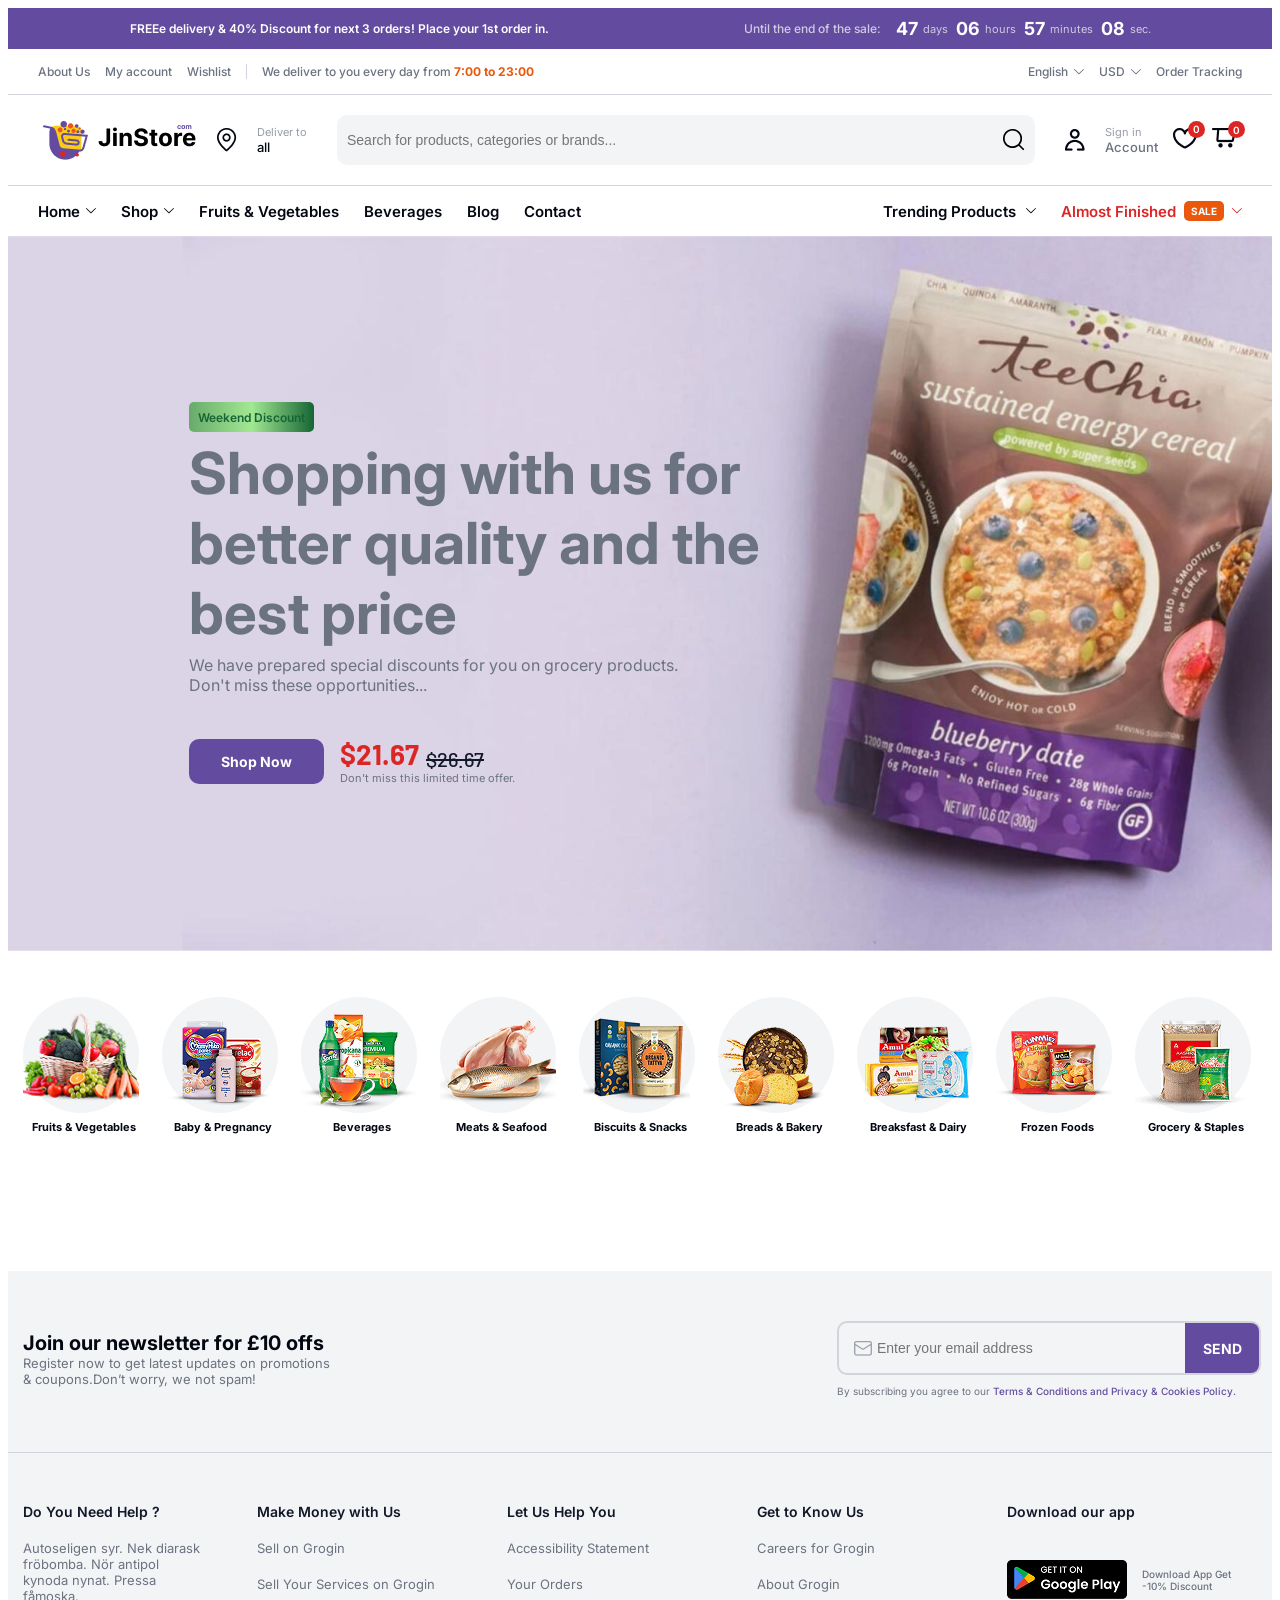
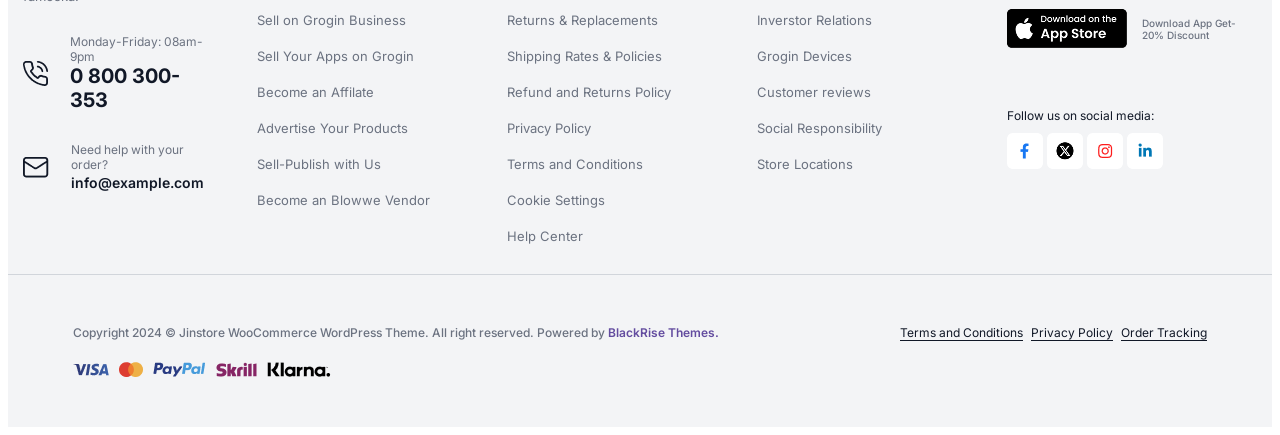
==== commit 10a9c09b: "FrontendProject" ====
--- a/index.html
+++ b/index.html
@@ -11,7 +11,7 @@
         <section class="header__notification">
             <div class="container">
                 <div class="header__notification__block-left">
-                    <p class="header__notification__block-left__desc semi-bold">FREE delivery & 40% Discount for next 3 orders! Place your 1st order in.</p>
+                    <p class="header__notification__block-left__desc semi-bold">FREEe delivery & 40% Discount for next 3 orders! Place your 1st order in.</p>
                 </div>   
                 <div class="header__notification__block-right">
                     <p class="header__notification__desc medium">Until the end of the sale:</p>
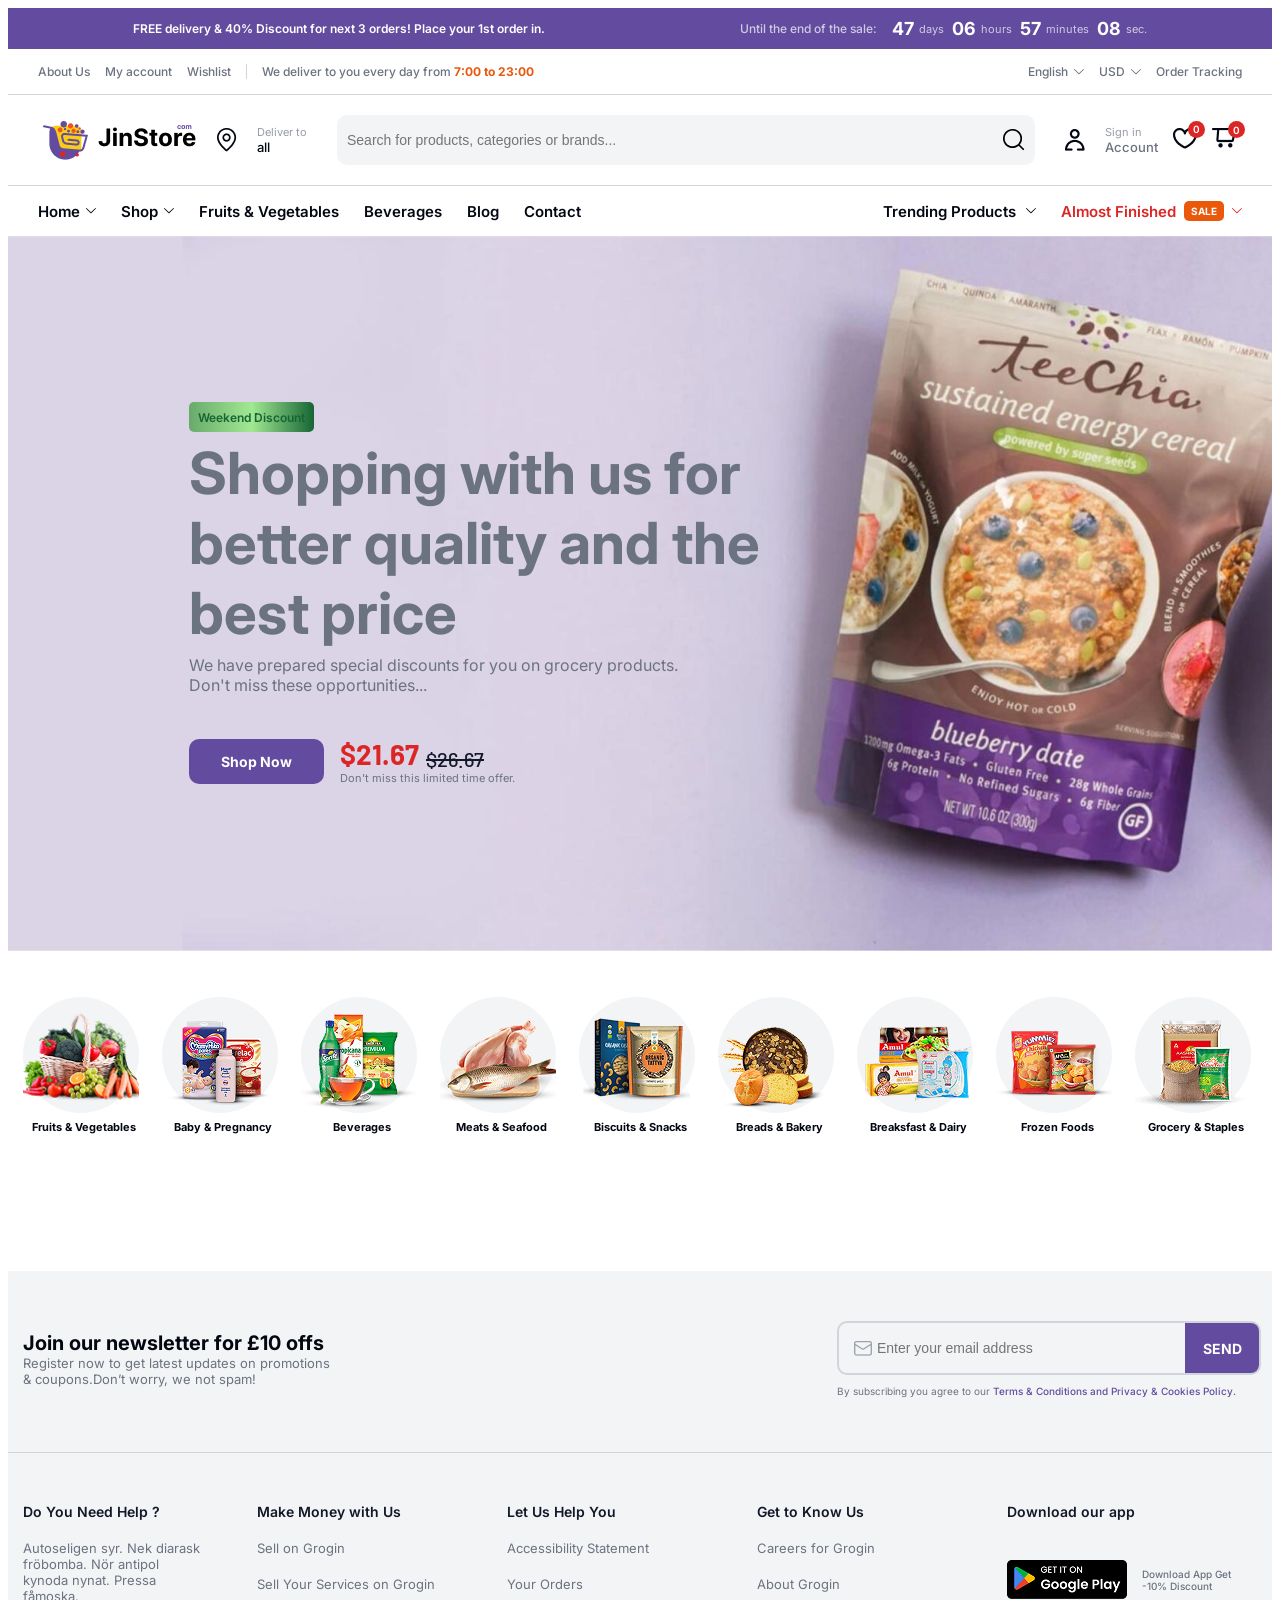
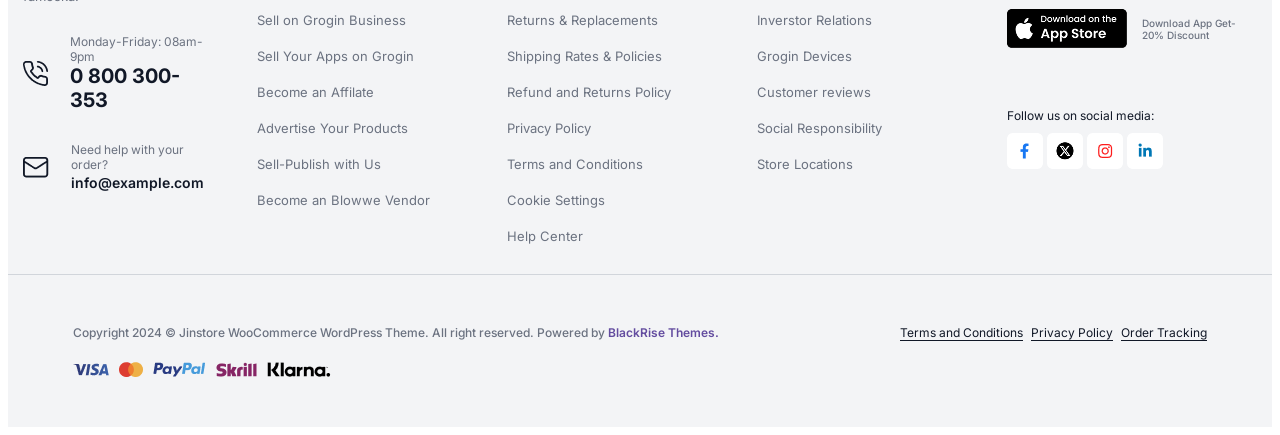
==== commit 6bb4bc4d: "FrontendProject1" ====
--- a/index.html
+++ b/index.html
@@ -11,7 +11,7 @@
         <section class="header__notification">
             <div class="container">
                 <div class="header__notification__block-left">
-                    <p class="header__notification__block-left__desc semi-bold">FREEe delivery & 40% Discount for next 3 orders! Place your 1st order in.</p>
+                    <p class="header__notification__block-left__desc semi-bold">FREE delivery & 40% Discount for next 3 orders! Place your 1st order in.</p>
                 </div>   
                 <div class="header__notification__block-right">
                     <p class="header__notification__desc medium">Until the end of the sale:</p>
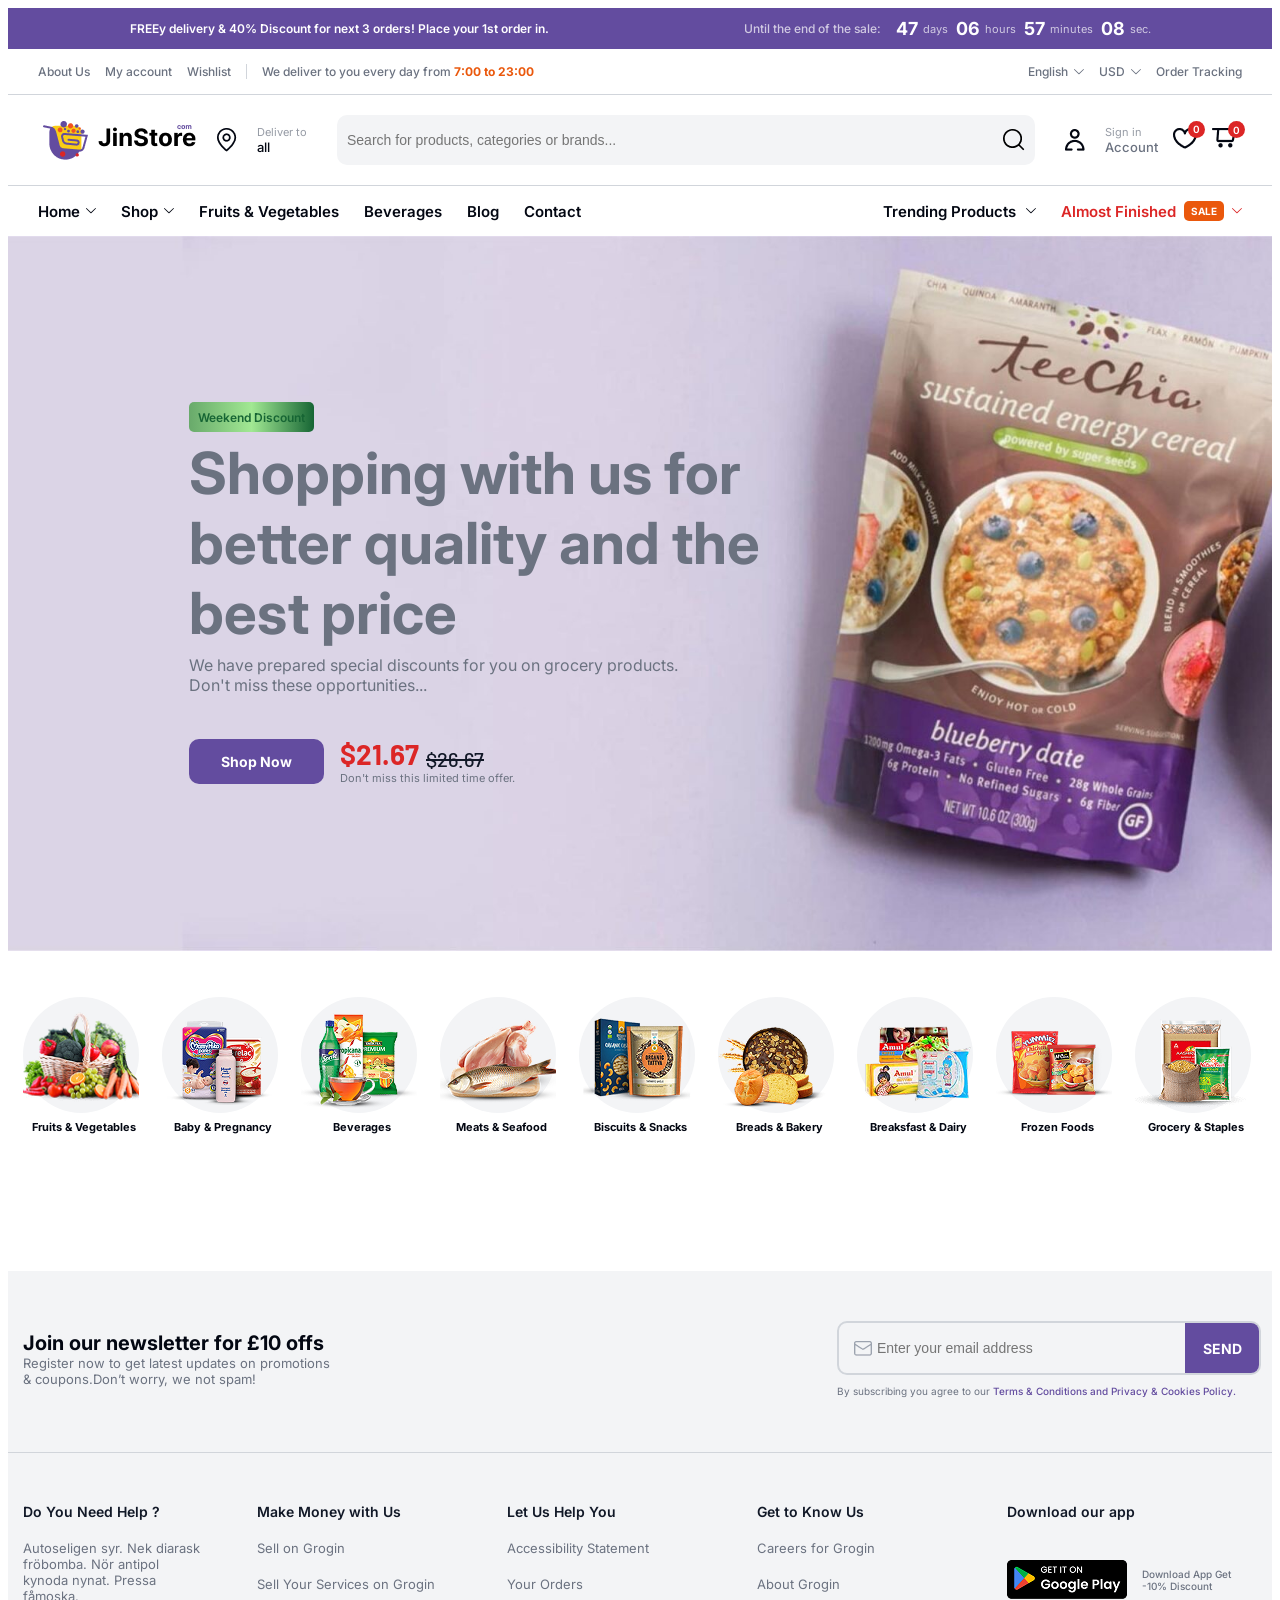
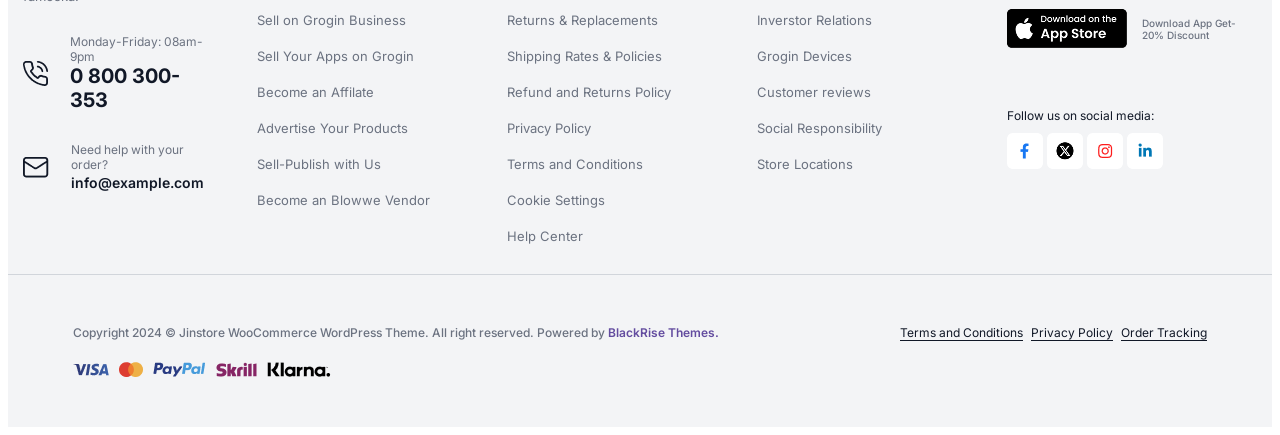
==== commit 594ac5e7: "FrontendProject2" ====
--- a/index.html
+++ b/index.html
@@ -11,7 +11,7 @@
         <section class="header__notification">
             <div class="container">
                 <div class="header__notification__block-left">
-                    <p class="header__notification__block-left__desc semi-bold">FREE delivery & 40% Discount for next 3 orders! Place your 1st order in.</p>
+                    <p class="header__notification__block-left__desc semi-bold">FREEу delivery & 40% Discount for next 3 orders! Place your 1st order in.</p>
                 </div>   
                 <div class="header__notification__block-right">
                     <p class="header__notification__desc medium">Until the end of the sale:</p>
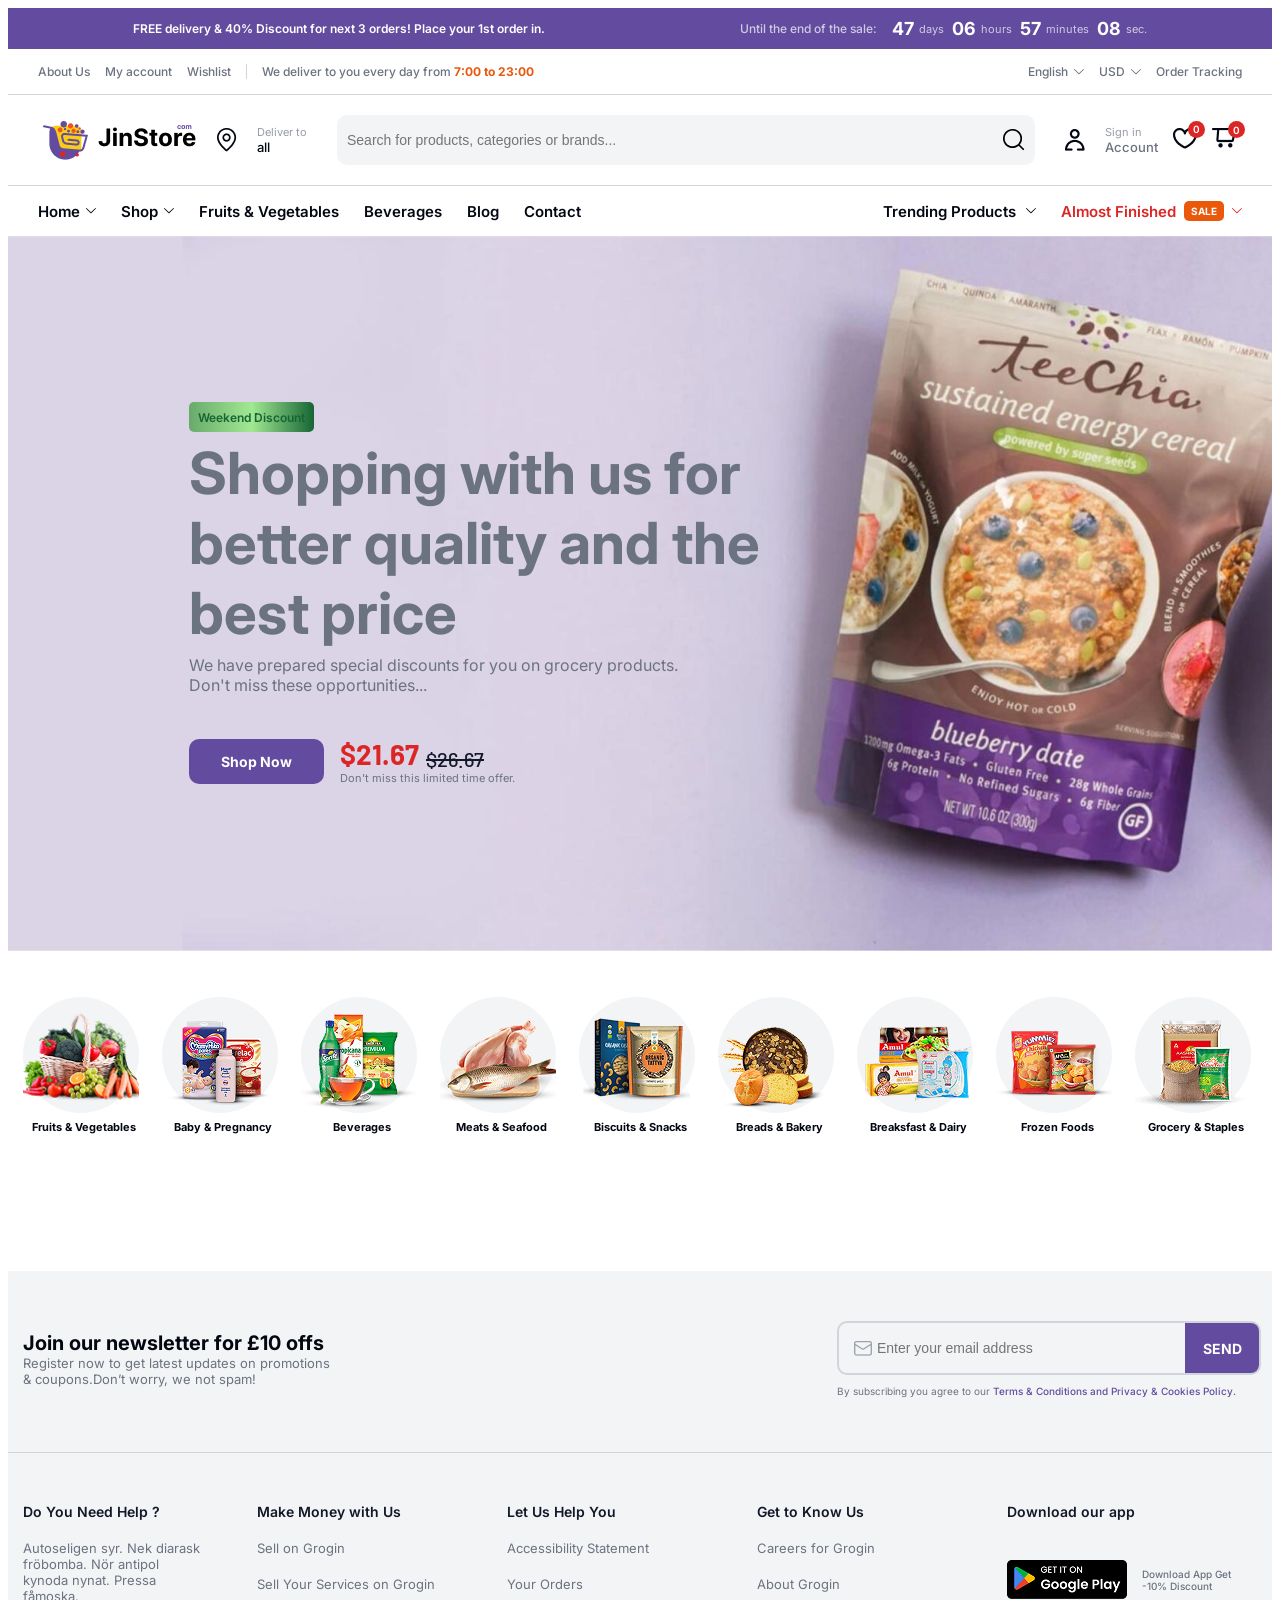
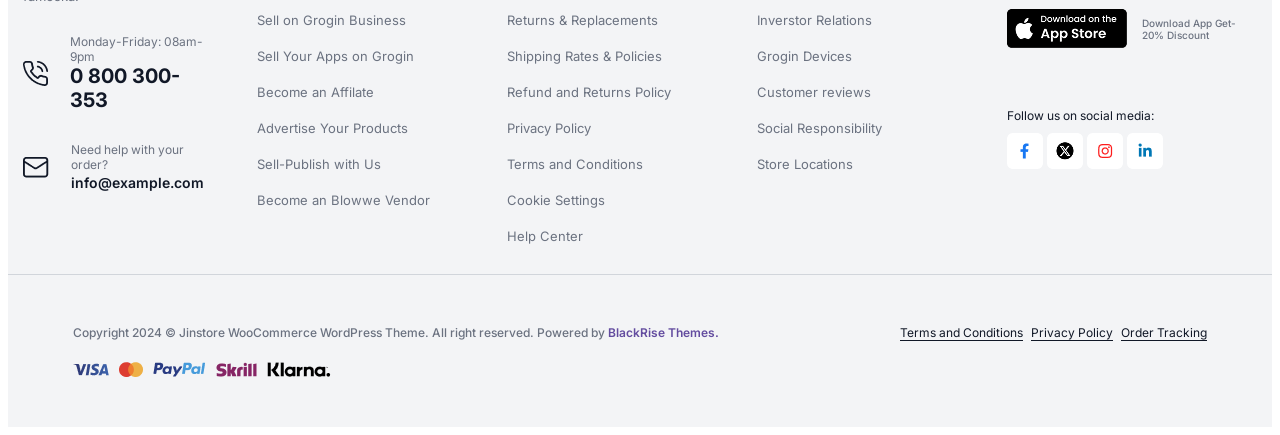
==== commit 900693a2: "FrontendProject3" ====
--- a/index.html
+++ b/index.html
@@ -11,7 +11,7 @@
         <section class="header__notification">
             <div class="container">
                 <div class="header__notification__block-left">
-                    <p class="header__notification__block-left__desc semi-bold">FREEу delivery & 40% Discount for next 3 orders! Place your 1st order in.</p>
+                    <p class="header__notification__block-left__desc semi-bold">FREE delivery & 40% Discount for next 3 orders! Place your 1st order in.</p>
                 </div>   
                 <div class="header__notification__block-right">
                     <p class="header__notification__desc medium">Until the end of the sale:</p>
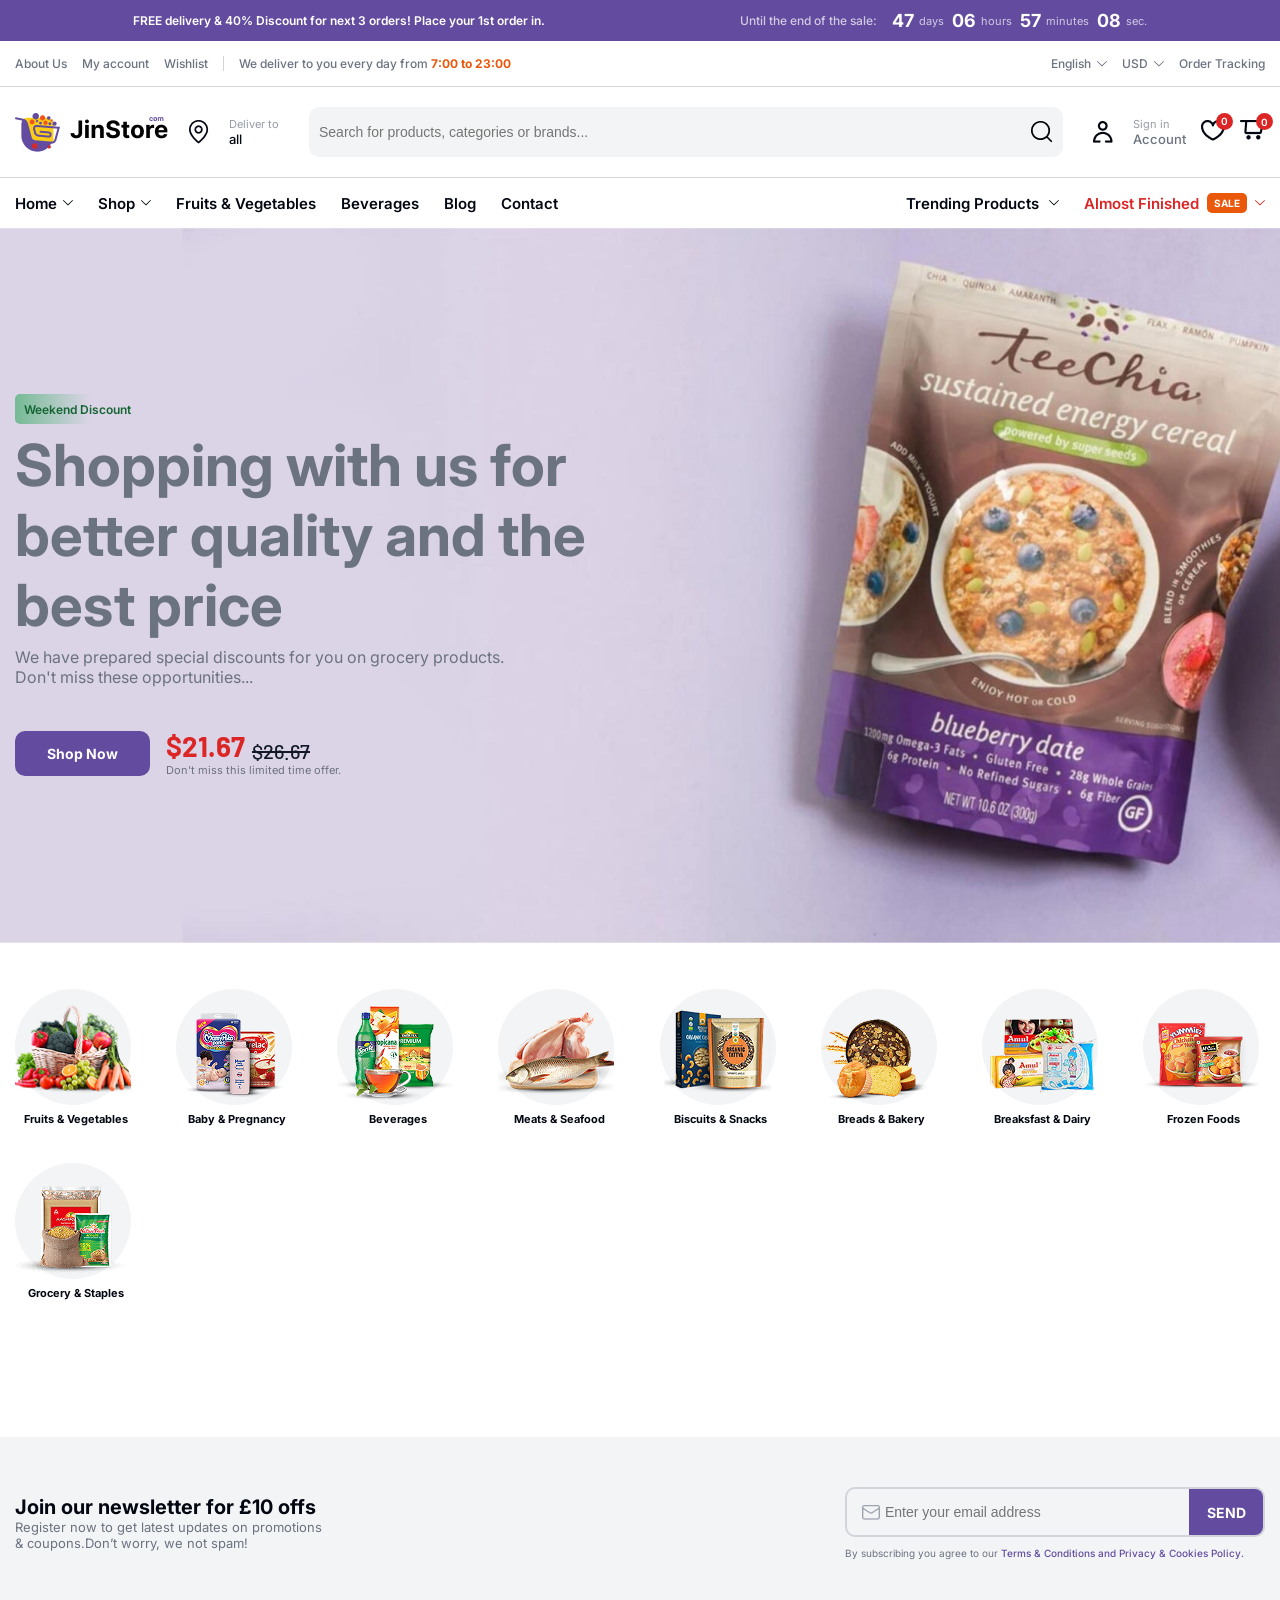
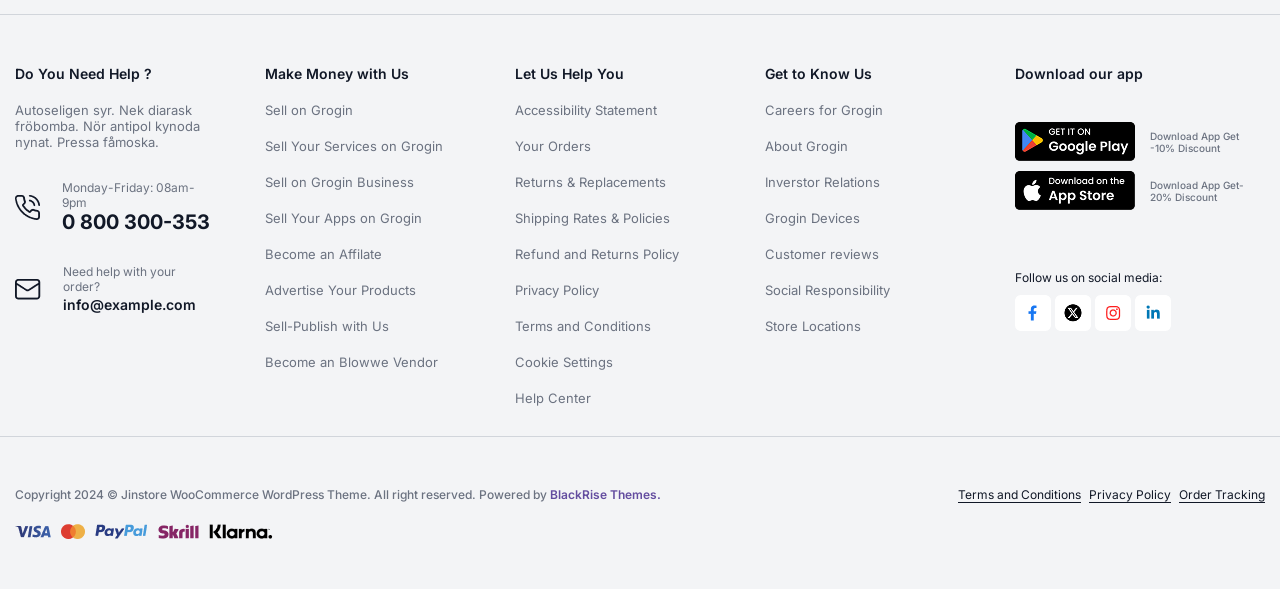
==== commit 33f2d9af: "Add files via upload" ====
--- a/index.html
+++ b/index.html
@@ -1,413 +1,413 @@
-<!DOCTYPE html>
-<html lang="en">
-<head>
-    <meta charset="UTF-8">
-    <meta name="viewport" content="width=device-width, initial-scale=1.0">
-    <title>First Landing</title>
-    <link rel="stylesheet" href="./style.css">
-</head>
-<body>
-    <header class="header">
-        <section class="header__notification">
-            <div class="container">
-                <div class="header__notification__block-left">
-                    <p class="header__notification__block-left__desc semi-bold">FREE delivery & 40% Discount for next 3 orders! Place your 1st order in.</p>
-                </div>   
-                <div class="header__notification__block-right">
-                    <p class="header__notification__desc medium">Until the end of the sale:</p>
-                    <div class="header__notification__block">
-                        <div class="header__notification__block__digital-desc">
-                            <time class="header__notification__block__digital-desc__timer bold" id="promoTimer">47</time>
-                            <span class="header__notification__block__digital-desc__desc regular">days</span>
-                        </div>
-                        <div class="header__notification__block__digital-desc">
-                            <time class="header__notification__block__digital-desc__timer bold" id="promoTimer">06</time>
-                            <span class="header__notification__block__digital-desc__desc regular">hours</span>
-                        </div>
-                        <div class="header__notification__block__digital-desc">
-                            <time class="header__notification__block__digital-desc__timer bold" id="promoTimer">57</time>
-                            <span class="header__notification__block__digital-desc__desc regular">minutes</span>
-                        </div>
-                        <div class="header__notification__block__digital-desc">
-                            <time class="header__notification__block__digital-desc__timer bold" id="promoTimer">08</time>
-                            <span class="header__notification__block__digital-desc__desc regular">sec.</span>
-                        </div>
-                    </div>
-                </div>
-            </div>
-        </section>
-        <section class="header__top medium">
-            <div class="container">
-                <nav class="header__top__nav__left">
-                    <ul class="header__top__nav__list-1">
-                        <li><a href="#!">About Us</a></li>
-                        <li><a href="#!">My account</a></li>
-                        <li><a href="#!">Wishlist</a></li>
-                    </ul>
-                    <p class="header__top__nav__desc">We deliver to you every day from 
-                        <span class="header__top__nav__desc-span bold">7:00 to 23:00</span>
-                    </p>
-                </nav>
-                <nav class="header__top__nav__right">
-                    <ul class="header__top__nav__list-2">
-                        <li>
-                            <a href="#!">English</a>
-                            <button class="tick">
-                                <svg width="10" height="6" viewBox="0 0 10 6" fill="none" xmlns="http://www.w3.org/2000/svg">
-                                    <path d="M0.720314 0.148642L4.95073 4.21899L9.20401 0.148642C9.37171 -0.0495396 9.55464 -0.0495396 9.75282 0.148642C9.95101 0.316334 9.95101 0.499271 9.75282 0.697453L5.22514 5.17941C5.05744 5.3471 4.87451 5.3471 4.67632 5.17941L0.148636 0.697453C-0.0495454 0.499271 -0.0495454 0.316334 0.148636 0.148642C0.331573 -0.0342948 0.522132 -0.0342948 0.720314 0.148642Z"/>
-                                </svg>
-                            </button>
-                        </li>
-                        <li>
-                            <a href="#!">USD</a>
-                            <button class="tick">
-                                <svg width="10" height="6" viewBox="0 0 10 6" fill="none" xmlns="http://www.w3.org/2000/svg">
-                                    <path d="M0.720314 0.148642L4.95073 4.21899L9.20401 0.148642C9.37171 -0.0495396 9.55464 -0.0495396 9.75282 0.148642C9.95101 0.316334 9.95101 0.499271 9.75282 0.697453L5.22514 5.17941C5.05744 5.3471 4.87451 5.3471 4.67632 5.17941L0.148636 0.697453C-0.0495454 0.499271 -0.0495454 0.316334 0.148636 0.148642C0.331573 -0.0342948 0.522132 -0.0342948 0.720314 0.148642Z"/>
-                                </svg>
-                            </button>
-                        </li>
-                        <li><a href="#!">Order Tracking</a></li>
-                    </ul>
-                </nav>
-            </div>
-        </section>
-        <section class="header__middle">
-            <div class="container">
-
-                <div class="header__middle__left">
-                    <img src="./icons/logo.png" alt="" class="logo">
-                    <div class="header__middle__delivery">
-                        <img src="./icons/location.png" alt="" class="location">
-                        <ul class="header__middle__delivery__text">
-                            <li class="header__middle__delivery__text__top regular">Deliver to</li>
-                            <li class="header__middle__delivery__text__bot medium ">all</li>
-                        </ul>
-                    </div>
-                </div>
-
-
-                <div class="header__middle__search-frame">
-                    <div class="header__middle__search-frame__block">
-                        <input type="search" class="header__middle__search-frame__block__input regular" placeholder="Search for products, categories or brands...">
-                        <img src="./icons/search.png" alt="" class="search">
-                    </div>
-                </div>
-
-                <div class="header__middle__right">
-                    <div class="header__middle__account">
-                        <img src="./icons/account.png" alt="" class="account">
-                        <ul class="header__middle__account__text">
-                            <li class="header__middle__account__text__top regular"><a href="#!">Sign in</a></li>
-                            <li class="header__middle__account__text__bot medium"><a href="#!">Account</a></li>
-                        </ul>
-                    </div>
-
-                    <div class="header__middle__heart-basket">
-                        <div class="header__middle__heart-basket__heart-block">
-                            <img src="./icons/heart.png" alt="" class="heart">
-                            <span class="header__middle__heart-basket__heart-block__heart-tittle semi-bold">0</span>
-                        </div>
-                        <div class="header__middle__heart-basket__basket-block">
-                            <img src="./icons/basket.png" alt="" class="basket">
-                            <span class="header__middle__heart-basket__heart-block__basket-tittle semi-bold">0</span>
-                        </div>
-                    </div>
-
-                </div>
-            </div>
-        </section>
-        <section class="header__bottom semi-bold">
-            <div class="container">
-                <nav class="header__bottom__nav__left">
-                    <ul class="header__bottom__nav__list-1">
-                        <li>
-                            <a href="#!" class="header__bottom__nav__list-1__link">Home</a>
-                            <button class="tick">
-                                <svg width="10" height="6" viewBox="0 0 10 6" fill="none" xmlns="http://www.w3.org/2000/svg">
-                                    <path d="M0.720314 0.148642L4.95073 4.21899L9.20401 0.148642C9.37171 -0.0495396 9.55464 -0.0495396 9.75282 0.148642C9.95101 0.316334 9.95101 0.499271 9.75282 0.697453L5.22514 5.17941C5.05744 5.3471 4.87451 5.3471 4.67632 5.17941L0.148636 0.697453C-0.0495454 0.499271 -0.0495454 0.316334 0.148636 0.148642C0.331573 -0.0342948 0.522132 -0.0342948 0.720314 0.148642Z"/>
-                                </svg>
-                            </button>
-                        </li>
-                        <li>
-                            <a href="#!" class="header__bottom__nav__list-1__link">Shop</a>
-                            <button class="tick">
-                                <svg width="10" height="6" viewBox="0 0 10 6" fill="none" xmlns="http://www.w3.org/2000/svg">
-                                    <path d="M0.720314 0.148642L4.95073 4.21899L9.20401 0.148642C9.37171 -0.0495396 9.55464 -0.0495396 9.75282 0.148642C9.95101 0.316334 9.95101 0.499271 9.75282 0.697453L5.22514 5.17941C5.05744 5.3471 4.87451 5.3471 4.67632 5.17941L0.148636 0.697453C-0.0495454 0.499271 -0.0495454 0.316334 0.148636 0.148642C0.331573 -0.0342948 0.522132 -0.0342948 0.720314 0.148642Z"/>
-                                </svg>
-                            </button>
-                        </li>
-                        <li><a href="#!" class="header__bottom__nav__list-1__link">Fruits & Vegetables</a></li> 
-                        <li><a href="#!" class="header__bottom__nav__list-1__link">Beverages</a></li>
-                        <li><a href="#!" class="header__bottom__nav__list-1__link">Blog</a></li>
-                        <li><a href="#!" class="header__bottom__nav__list-1__link">Contact</a></li>
-                    </ul>
-                </nav>
-                <nav class="header__bottom__nav__right">
-                    <ul class="header__bottom__nav__list-2">
-                        <li>
-                            <a href="#!" class="header__bottom__nav__list-2__link">Trending Products</a>
-                             <button class="tick">
-                                <svg width="10" height="6" viewBox="0 0 10 6" fill="none" xmlns="http://www.w3.org/2000/svg">
-                                    <path d="M0.720314 0.148642L4.95073 4.21899L9.20401 0.148642C9.37171 -0.0495396 9.55464 -0.0495396 9.75282 0.148642C9.95101 0.316334 9.95101 0.499271 9.75282 0.697453L5.22514 5.17941C5.05744 5.3471 4.87451 5.3471 4.67632 5.17941L0.148636 0.697453C-0.0495454 0.499271 -0.0495454 0.316334 0.148636 0.148642C0.331573 -0.0342948 0.522132 -0.0342948 0.720314 0.148642Z"/>
-                                </svg>
-                            </button>
-                        </li>
-                    </ul>
-                    <ul class="header__bottom__nav__list-3">
-                        <li>
-                            <a href="#!" class="header__bottom__nav__list-3__link">Almost Finished</a>
-                            <a href="#!" class="header-btn bold">SALE</a>
-                            <button class="tick">
-                                <svg width="10" height="6" viewBox="0 0 10 6" fill="none" xmlns="http://www.w3.org/2000/svg">
-                                    <path d="M0.720314 0.148642L4.95073 4.21899L9.20401 0.148642C9.37171 -0.0495396 9.55464 -0.0495396 9.75282 0.148642C9.95101 0.316334 9.95101 0.499271 9.75282 0.697453L5.22514 5.17941C5.05744 5.3471 4.87451 5.3471 4.67632 5.17941L0.148636 0.697453C-0.0495454 0.499271 -0.0495454 0.316334 0.148636 0.148642C0.331573 -0.0342948 0.522132 -0.0342948 0.720314 0.148642Z"/>
-                                </svg>
-                            </button>
-                        </li>
-                    </ul>
-                </nav>
-            </div>
-        </section>
-    </header>
-    <main class="main">
-        <section class="tabpanel">
-            <div class="container">
-                <div class="container__text">
-                    <h4 class="tabpanel__subtitle semi-bold">Weekend Discount</h4>
-                    <h1 class="tabpanel__title bold">
-                        Shopping with us for 
-                        better quality and the 
-                        best price
-                    </h1>
-                    <p class="tabpanel__desc regular">
-                        We have prepared special discounts for you on grocery products. 
-                        Don't miss these opportunities...
-                    </p>
-                    <div class="tabpanel__btn-block">
-                        <a href="#!" class="btn bold">Shop Now</a>
-                        <div class="tabpanel__btn-block__block-text">
-                            <div class="tabpanel__btn-block__block-text__title">
-                                <p class="tabpanel__btn-block__block-text__title__red bold">$21.67</p>
-                                <p class="tabpanel__btn-block__block-text__title__black medium">$26.67</p>
-                            </div>
-                            <p class="tabpanel__btn-block__block-text__desc regular">Don't miss this limited time offer.</p>
-                        </div>
-                    </div>
-                </div>
-            </div>
-        </section>
-        <section class="list">
-            <div class="container">
-                <div class="list__card">
-                    <div class="list__img-background">
-                        <img src="./images/list-1.png" alt="" class="list__img">
-                    </div>
-                    <h4 class="list__title bold">Fruits & Vegetables</h4>
-                </div>
-                <div class="list__card">
-                    <div class="list__img-background">
-                        <img src="./images/list-2.png" alt="" class="list__img">
-                    </div>
-                    <h4 class="list__title bold">Baby & Pregnancy</h4>
-                </div>
-                <div class="list__card">
-                    <div class="list__img-background">
-                        <img src="./images/list-3.png" alt="" class="list__img">
-                    </div>
-                    <h4 class="list__title bold">Beverages</h4>
-                </div>
-                <div class="list__card">
-                    <div class="list__img-background">
-                        <img src="./images/list-4.png" alt="" class="list__img">
-                    </div>
-                    <h4 class="list__title bold">Meats & Seafood</h4>
-                </div>
-                <div class="list__card">
-                    <div class="list__img-background">
-                        <img src="./images/list-5.png" alt="" class="list__img">
-                    </div>
-                    <h4 class="list__title bold">Biscuits & Snacks</h4>
-                </div>
-                <div class="list__card">
-                    <div class="list__img-background">
-                        <img src="./images/list-6.png" alt="" class="list__img">
-                    </div>
-                    <h4 class="list__title bold">Breads & Bakery</h4>
-                </div>
-                <div class="list__card">
-                    <div class="list__img-background">
-                        <img src="./images/list-7.png" alt="" class="list__img">
-                    </div>
-                    <h4 class="list__title bold">Breaksfast & Dairy</h4>
-                </div>
-                <div class="list__card">
-                    <div class="list__img-background">
-                        <img src="./images/list-8.png" alt="" class="list__img">
-                    </div>
-                    <h4 class="list__title bold">Frozen Foods</h4>
-                </div>
-                <div class="list__card">
-                    <div class="list__img-background">
-                        <img src="./images/list-9.png" alt="" class="list__img">
-                    </div>
-                    <h4 class="list__title bold">Grocery & Staples</h4>
-                </div>
-            </div>
-        </section>
-    </main>
-    <footer class="footer">
-        <section class="footer__section-top">
-            <div class="container">
-                <div class="footer__section-top__text-left">
-                    <h4 class="footer__section-top__text-left__title bold">Join our newsletter for £10 offs</h4>
-                    <p class="footer__section-top__text-left__desc regular">
-                        Register now to get latest updates on promotions & coupons.Don’t worry, we not spam!
-                    </p>
-                </div>
-                <div class="footer__section-top__text-right">
-                    <div class="footer__section-top__text-right__frame">
-                        <div class="footer__section-top__text-right__frame__container">
-                            <img src="./icons/envelope.png" alt="Конверт" class="envelope">
-                            <input type="email" class="footer__section-top__text-right__frame__container__text regular" placeholder="Enter your email address">
-                        </div>
-                        <a href="#!" class="footer-btn bold">SEND</a>
-                    </div>
-                    <p class="footer__section-top__text-right__desc regular">
-                        By subscribing you agree to our
-                        <span class="footer__section-top__text-right__desc-span medium">
-                            Terms & Conditions and Privacy & Cookies Policy.
-                        </span>
-                    </p>
-                </div>
-            </div>
-        </section>
-        <section class="footer__section-middle">
-            <div class="container">
-                <div class="footer__section-middle__content-left">
-                    <h4 class="footer__section-middle__content-left-title semi-bold">
-                        Do You Need Help ?
-                    </h4>
-                    <p class="footer__section-middle__content-left__desc regular">
-                        Autoseligen syr. Nek diarask fröbomba. Nör antipol kynoda nynat. Pressa fåmoska.
-                    </p>
-                    <div class="footer__section-middle__content-left__phone-black__content">
-                        <img src="./icons/phone-black.png" alt="Черный телефон" class="phone-black">
-                        <div class="footer__section-middle__content-left__phone-black__content__block">
-                            <p class="footer__section-middle_content-left__phone-black__text regular">Monday-Friday: 08am-9pm</p>
-                            <a href="tel:0 800 300-353" class="footer__section-middle_content-left__phone-black__number bold">
-                                0 800 300-353
-                            </a>
-                        </div>
-                    </div>
-                    <div class="footer__section-middle__content-left__envelope-black__content">
-                        <img src="./icons/envelope-black.png" alt="Черный конверт" class="envelope-black">
-                        <div class="footer__section-middle__content-left__envelope-black__content__block">
-                            <p class="footer__section-middle_content-left__envelope-black__text regular">Need help with your order?</p>
-                            <a href="mailto:info@example.com" class="footer__section-middle_content-left__envelope-black__mail semi-bold">
-                                info@example.com
-                            </a>
-                        </div>
-                    </div>
-                </div>
-                <div class="footer__section-middle__content-right">
-                    <div class="footer__section-middle__content-right__content-block">
-                        <h4 class="footer__section-middle__content-right__content-block__title semi-bold">Make Money with Us</h4>
-                        <ul class="footer__section-middle__content-right__content-block__text regular">
-                            <li><a href="#!">Sell on Grogin</a></li>
-                            <li><a href="#!">Sell Your Services on Grogin</a></li>
-                            <li><a href="#!">Sell on Grogin Business</a></li>
-                            <li><a href="#!">Sell Your Apps on Grogin</a></li>
-                            <li><a href="#!">Become an Affilate</a></li>
-                            <li><a href="#!">Advertise Your Products</a></li>
-                            <li><a href="#!">Sell-Publish with Us</a></li>
-                            <li><a href="#!">Become an Blowwe Vendor</a></li>
-                        </ul>
-                    </div>
-                    <div class="footer__section-middle__content-right__content-block">
-                        <h4 class="footer__section-middle__content-right__content-block__title semi-bold">Let Us Help You</h4>
-                        <ul class="footer__section-middle__content-right__content-block__text regular">
-                            <li><a href="#!">Accessibility Statement</a></li>
-                            <li><a href="#!">Your Orders</a></li>
-                            <li><a href="#!">Returns & Replacements</a></li>
-                            <li><a href="#!">Shipping Rates & Policies</a></li>
-                            <li><a href="#!">Refund and Returns Policy</a></li>
-                            <li><a href="#!">Privacy Policy</a></li>
-                            <li><a href="#!">Terms and Conditions</a></li>
-                            <li><a href="#!">Cookie Settings</a></li>
-                            <li><a href="#!">Help Center</a></li>
-                        </ul>
-                    </div>
-                    <div class="footer__section-middle__content-right__content-block">
-                        <h4 class="footer__section-middle__content-right__content-block__title semi-bold">Get to Know Us</h4>
-                        <ul class="footer__section-middle__content-right__content-block__text regular">
-                            <li><a href="#!">Careers for Grogin</a></li>
-                            <li><a href="#!">About Grogin</a></li>
-                            <li><a href="#!">Inverstor Relations</a></li>
-                            <li><a href="#!">Grogin Devices</a></li>
-                            <li><a href="#!">Customer reviews</a></li>
-                            <li><a href="#!">Social Responsibility</a></li>
-                            <li><a href="#!">Store Locations</a></li>
-                        </ul>
-                    </div>
-                    <div class="footer__section-middle__content-right__content-block">
-                        <h4 class="footer__section-middle__content-right__content-block__apps__title semi-bold">Download our app</h4>
-
-                        <div class="footer__section-middle__content-right__content-block__column">
-                            <div class="footer__section-middle__content-right__content-block__apps__list">
-                                <div class="footer__section-middle__content-right__content-block__apps">
-                                    <img src="./icons/GooglePlay.png" alt="Гугл" class="google-play">
-                                    <p class="footer__section-middle__content-right__content-block__apps__desc medium">Download App Get -10% Discount</p>
-                                </div>
-                                <div class="footer__section-middle__content-right__content-block__apps">
-                                    <img src="./icons/AppStore.png" alt="Гугл" class="app-store">
-                                    <p class="footer__section-middle__content-right__content-block__apps__desc medium">Download App Get-20% Discount</p>
-                                </div>
-                            </div>
-                            <div class="footer__section-middle__content-rights__content-block__apps__block">
-                                <h1 class="footer__section-middle__content-rights__content-block__apps__media__title regular">
-                                    Follow us on social media:
-                                </h1>
-                                <div class="footer__section-middle__content-rights__content-block__apps__media">
-                                    <img src="./icons/Facebook.png" alt="" class="Facebook">
-                                    <img src="./icons/Twitter.png" alt="" class="Twitter">
-                                    <img src="./icons/Instagram.png" alt="" class="Instagram">
-                                    <img src="./icons/LinkedIn.png" alt="" class="LinkedIn">
-                                </div>
-                            </div>
-                        </div>
-                        
-                    </div>                    
-                </div>
-            </div>
-        </section>
-        <section class="footer__section-bottom">
-            <div class="container">
-                <div class="footer__section-bottom__content-left">
-                    <div class="footer__section-bottom__content-left__content-block">
-                        <p class="footer__section-bottom__content-left__content-block__desc medium">
-                            Copyright 2024 © Jinstore WooCommerce WordPress Theme. All right reserved. Powered by
-                            <span class="footer__section-bottom__content-left__content-block__desc-span semi-bold">
-                                BlackRise Themes.
-                            </span>
-                        </p>
-                        <div class="footer__section-bottom__content-left__content-block__services">
-                            <img src="./icons/VISA.png" alt="" class="VISA">
-                            <img src="./icons/MasterCard.png" alt="" class="MasterCard">
-                            <img src="./icons/PayPal.png" alt="" class="PayPal">
-                            <img src="./icons/Skrill.png" alt="" class="Skrill">
-                            <img src="./icons/Klarna.png" alt="" class="Klarna">
-                        </div>
-                    </div>
-                </div>
-                <div class="footer__section-bottom__content-right">
-                    <ul class="footer__section-bottom__content-right__text-block regular">
-                        <li><a href="#!">Terms and Conditions</a></li>
-                        <li><a href="#!">Privacy Policy</a></li>
-                        <li><a href="#!">Order Tracking</a></li>
-                    </ul>
-                </div>
-            </div>
-        </section>
-    </footer>
-</body>
-</html>
-
+<!DOCTYPE html>
+<html lang="en">
+<head>
+    <meta charset="UTF-8">
+    <meta name="viewport" content="width=device-width, initial-scale=1.0">
+    <title>First Landing</title>
+    <link rel="stylesheet" href="./style.css">
+</head>
+<body>
+    <header class="header">
+        <section class="header__notification">
+            <div class="container">
+                <div class="header__notification__block-left">
+                    <p class="header__notification__block-left__desc semi-bold">FREE delivery & 40% Discount for next 3 orders! Place your 1st order in.</p>
+                </div>   
+                <div class="header__notification__block-right">
+                    <p class="header__notification__desc medium">Until the end of the sale:</p>
+                    <div class="header__notification__block">
+                        <div class="header__notification__block__digital-desc">
+                            <time class="header__notification__block__digital-desc__timer bold" id="promoTimer">47</time>
+                            <span class="header__notification__block__digital-desc__desc regular">days</span>
+                        </div>
+                        <div class="header__notification__block__digital-desc">
+                            <time class="header__notification__block__digital-desc__timer bold" id="promoTimer">06</time>
+                            <span class="header__notification__block__digital-desc__desc regular">hours</span>
+                        </div>
+                        <div class="header__notification__block__digital-desc">
+                            <time class="header__notification__block__digital-desc__timer bold" id="promoTimer">57</time>
+                            <span class="header__notification__block__digital-desc__desc regular">minutes</span>
+                        </div>
+                        <div class="header__notification__block__digital-desc">
+                            <time class="header__notification__block__digital-desc__timer bold" id="promoTimer">08</time>
+                            <span class="header__notification__block__digital-desc__desc regular">sec.</span>
+                        </div>
+                    </div>
+                </div>
+            </div>
+        </section>
+        <section class="header__top medium">
+            <div class="container">
+                <nav class="header__top__nav__left">
+                    <ul class="header__top__nav__list-1">
+                        <li><a href="#!">About Us</a></li>
+                        <li><a href="#!">My account</a></li>
+                        <li><a href="#!">Wishlist</a></li>
+                    </ul>
+                    <p class="header__top__nav__desc">We deliver to you every day from 
+                        <span class="header__top__nav__desc-span bold">7:00 to 23:00</span>
+                    </p>
+                </nav>
+                <nav class="header__top__nav__right">
+                    <ul class="header__top__nav__list-2">
+                        <li>
+                            <a href="#!">English</a>
+                            <button class="tick">
+                                <svg width="10" height="6" viewBox="0 0 10 6" fill="none" xmlns="http://www.w3.org/2000/svg">
+                                    <path d="M0.720314 0.148642L4.95073 4.21899L9.20401 0.148642C9.37171 -0.0495396 9.55464 -0.0495396 9.75282 0.148642C9.95101 0.316334 9.95101 0.499271 9.75282 0.697453L5.22514 5.17941C5.05744 5.3471 4.87451 5.3471 4.67632 5.17941L0.148636 0.697453C-0.0495454 0.499271 -0.0495454 0.316334 0.148636 0.148642C0.331573 -0.0342948 0.522132 -0.0342948 0.720314 0.148642Z"/>
+                                </svg>
+                            </button>
+                        </li>
+                        <li>
+                            <a href="#!">USD</a>
+                            <button class="tick">
+                                <svg width="10" height="6" viewBox="0 0 10 6" fill="none" xmlns="http://www.w3.org/2000/svg">
+                                    <path d="M0.720314 0.148642L4.95073 4.21899L9.20401 0.148642C9.37171 -0.0495396 9.55464 -0.0495396 9.75282 0.148642C9.95101 0.316334 9.95101 0.499271 9.75282 0.697453L5.22514 5.17941C5.05744 5.3471 4.87451 5.3471 4.67632 5.17941L0.148636 0.697453C-0.0495454 0.499271 -0.0495454 0.316334 0.148636 0.148642C0.331573 -0.0342948 0.522132 -0.0342948 0.720314 0.148642Z"/>
+                                </svg>
+                            </button>
+                        </li>
+                        <li><a href="#!">Order Tracking</a></li>
+                    </ul>
+                </nav>
+            </div>
+        </section>
+        <section class="header__middle">
+            <div class="container">
+
+                <div class="header__middle__left">
+                    <img src="./icons/logo.png" alt="" class="logo">
+                    <div class="header__middle__delivery">
+                        <img src="./icons/location.png" alt="" class="location">
+                        <ul class="header__middle__delivery__text">
+                            <li class="header__middle__delivery__text__top regular">Deliver to</li>
+                            <li class="header__middle__delivery__text__bot medium ">all</li>
+                        </ul>
+                    </div>
+                </div>
+
+
+                <div class="header__middle__search-frame">
+                    <div class="header__middle__search-frame__block">
+                        <input type="search" class="header__middle__search-frame__block__input regular" placeholder="Search for products, categories or brands...">
+                        <img src="./icons/search.png" alt="" class="search">
+                    </div>
+                </div>
+
+                <div class="header__middle__right">
+                    <div class="header__middle__account">
+                        <img src="./icons/account.png" alt="" class="account">
+                        <ul class="header__middle__account__text">
+                            <li class="header__middle__account__text__top regular"><a href="#!">Sign in</a></li>
+                            <li class="header__middle__account__text__bot medium"><a href="#!">Account</a></li>
+                        </ul>
+                    </div>
+
+                    <div class="header__middle__heart-basket">
+                        <div class="header__middle__heart-basket__heart-block">
+                            <img src="./icons/heart.png" alt="" class="heart">
+                            <span class="header__middle__heart-basket__heart-block__heart-tittle semi-bold">0</span>
+                        </div>
+                        <div class="header__middle__heart-basket__basket-block">
+                            <img src="./icons/basket.png" alt="" class="basket">
+                            <span class="header__middle__heart-basket__heart-block__basket-tittle semi-bold">0</span>
+                        </div>
+                    </div>
+
+                </div>
+            </div>
+        </section>
+        <section class="header__bottom semi-bold">
+            <div class="container">
+                <nav class="header__bottom__nav__left">
+                    <ul class="header__bottom__nav__list-1">
+                        <li>
+                            <a href="#!" class="header__bottom__nav__list-1__link">Home</a>
+                            <button class="tick">
+                                <svg width="10" height="6" viewBox="0 0 10 6" fill="none" xmlns="http://www.w3.org/2000/svg">
+                                    <path d="M0.720314 0.148642L4.95073 4.21899L9.20401 0.148642C9.37171 -0.0495396 9.55464 -0.0495396 9.75282 0.148642C9.95101 0.316334 9.95101 0.499271 9.75282 0.697453L5.22514 5.17941C5.05744 5.3471 4.87451 5.3471 4.67632 5.17941L0.148636 0.697453C-0.0495454 0.499271 -0.0495454 0.316334 0.148636 0.148642C0.331573 -0.0342948 0.522132 -0.0342948 0.720314 0.148642Z"/>
+                                </svg>
+                            </button>
+                        </li>
+                        <li>
+                            <a href="#!" class="header__bottom__nav__list-1__link">Shop</a>
+                            <button class="tick">
+                                <svg width="10" height="6" viewBox="0 0 10 6" fill="none" xmlns="http://www.w3.org/2000/svg">
+                                    <path d="M0.720314 0.148642L4.95073 4.21899L9.20401 0.148642C9.37171 -0.0495396 9.55464 -0.0495396 9.75282 0.148642C9.95101 0.316334 9.95101 0.499271 9.75282 0.697453L5.22514 5.17941C5.05744 5.3471 4.87451 5.3471 4.67632 5.17941L0.148636 0.697453C-0.0495454 0.499271 -0.0495454 0.316334 0.148636 0.148642C0.331573 -0.0342948 0.522132 -0.0342948 0.720314 0.148642Z"/>
+                                </svg>
+                            </button>
+                        </li>
+                        <li><a href="#!" class="header__bottom__nav__list-1__link">Fruits & Vegetables</a></li> 
+                        <li><a href="#!" class="header__bottom__nav__list-1__link">Beverages</a></li>
+                        <li><a href="#!" class="header__bottom__nav__list-1__link">Blog</a></li>
+                        <li><a href="#!" class="header__bottom__nav__list-1__link">Contact</a></li>
+                    </ul>
+                </nav>
+                <nav class="header__bottom__nav__right">
+                    <ul class="header__bottom__nav__list-2">
+                        <li>
+                            <a href="#!" class="header__bottom__nav__list-2__link">Trending Products</a>
+                             <button class="tick">
+                                <svg width="10" height="6" viewBox="0 0 10 6" fill="none" xmlns="http://www.w3.org/2000/svg">
+                                    <path d="M0.720314 0.148642L4.95073 4.21899L9.20401 0.148642C9.37171 -0.0495396 9.55464 -0.0495396 9.75282 0.148642C9.95101 0.316334 9.95101 0.499271 9.75282 0.697453L5.22514 5.17941C5.05744 5.3471 4.87451 5.3471 4.67632 5.17941L0.148636 0.697453C-0.0495454 0.499271 -0.0495454 0.316334 0.148636 0.148642C0.331573 -0.0342948 0.522132 -0.0342948 0.720314 0.148642Z"/>
+                                </svg>
+                            </button>
+                        </li>
+                    </ul>
+                    <ul class="header__bottom__nav__list-3">
+                        <li>
+                            <a href="#!" class="header__bottom__nav__list-3__link">Almost Finished</a>
+                            <a href="#!" class="header-btn bold">SALE</a>
+                            <button class="tick">
+                                <svg width="10" height="6" viewBox="0 0 10 6" fill="none" xmlns="http://www.w3.org/2000/svg">
+                                    <path d="M0.720314 0.148642L4.95073 4.21899L9.20401 0.148642C9.37171 -0.0495396 9.55464 -0.0495396 9.75282 0.148642C9.95101 0.316334 9.95101 0.499271 9.75282 0.697453L5.22514 5.17941C5.05744 5.3471 4.87451 5.3471 4.67632 5.17941L0.148636 0.697453C-0.0495454 0.499271 -0.0495454 0.316334 0.148636 0.148642C0.331573 -0.0342948 0.522132 -0.0342948 0.720314 0.148642Z"/>
+                                </svg>
+                            </button>
+                        </li>
+                    </ul>
+                </nav>
+            </div>
+        </section>
+    </header>
+    <main class="main">
+        <section class="tabpanel">
+            <div class="container">
+                <div class="container__text">
+                    <h4 class="tabpanel__subtitle semi-bold">Weekend Discount</h4>
+                    <h1 class="tabpanel__title bold">
+                        Shopping with us for 
+                        better quality and the 
+                        best price
+                    </h1>
+                    <p class="tabpanel__desc regular">
+                        We have prepared special discounts for you on grocery products. 
+                        Don't miss these opportunities...
+                    </p>
+                    <div class="tabpanel__btn-block">
+                        <a href="#!" class="btn bold">Shop Now</a>
+                        <div class="tabpanel__btn-block__block-text">
+                            <div class="tabpanel__btn-block__block-text__title">
+                                <p class="tabpanel__btn-block__block-text__title__red bold">$21.67</p>
+                                <p class="tabpanel__btn-block__block-text__title__black medium">$26.67</p>
+                            </div>
+                            <p class="tabpanel__btn-block__block-text__desc regular">Don't miss this limited time offer.</p>
+                        </div>
+                    </div>
+                </div>
+            </div>
+        </section>
+        <section class="list">
+            <div class="container">
+                <div class="list__card">
+                    <div class="list__img-background">
+                        <img src="./images/list-1.png" alt="" class="list__img">
+                    </div>
+                    <h4 class="list__title bold">Fruits & Vegetables</h4>
+                </div>
+                <div class="list__card">
+                    <div class="list__img-background">
+                        <img src="./images/list-2.png" alt="" class="list__img">
+                    </div>
+                    <h4 class="list__title bold">Baby & Pregnancy</h4>
+                </div>
+                <div class="list__card">
+                    <div class="list__img-background">
+                        <img src="./images/list-3.png" alt="" class="list__img">
+                    </div>
+                    <h4 class="list__title bold">Beverages</h4>
+                </div>
+                <div class="list__card">
+                    <div class="list__img-background">
+                        <img src="./images/list-4.png" alt="" class="list__img">
+                    </div>
+                    <h4 class="list__title bold">Meats & Seafood</h4>
+                </div>
+                <div class="list__card">
+                    <div class="list__img-background">
+                        <img src="./images/list-5.png" alt="" class="list__img">
+                    </div>
+                    <h4 class="list__title bold">Biscuits & Snacks</h4>
+                </div>
+                <div class="list__card">
+                    <div class="list__img-background">
+                        <img src="./images/list-6.png" alt="" class="list__img">
+                    </div>
+                    <h4 class="list__title bold">Breads & Bakery</h4>
+                </div>
+                <div class="list__card">
+                    <div class="list__img-background">
+                        <img src="./images/list-7.png" alt="" class="list__img">
+                    </div>
+                    <h4 class="list__title bold">Breaksfast & Dairy</h4>
+                </div>
+                <div class="list__card">
+                    <div class="list__img-background">
+                        <img src="./images/list-8.png" alt="" class="list__img">
+                    </div>
+                    <h4 class="list__title bold">Frozen Foods</h4>
+                </div>
+                <div class="list__card">
+                    <div class="list__img-background">
+                        <img src="./images/list-9.png" alt="" class="list__img">
+                    </div>
+                    <h4 class="list__title bold">Grocery & Staples</h4>
+                </div>
+            </div>
+        </section>
+    </main>
+    <footer class="footer">
+        <section class="footer__section-top">
+            <div class="container">
+                <div class="footer__section-top__text-left">
+                    <h4 class="footer__section-top__text-left__title bold">Join our newsletter for £10 offs</h4>
+                    <p class="footer__section-top__text-left__desc regular">
+                        Register now to get latest updates on promotions & coupons.Don’t worry, we not spam!
+                    </p>
+                </div>
+                <div class="footer__section-top__text-right">
+                    <div class="footer__section-top__text-right__frame">
+                        <div class="footer__section-top__text-right__frame__container">
+                            <img src="./icons/envelope.png" alt="Конверт" class="envelope">
+                            <input type="email" class="footer__section-top__text-right__frame__container__text regular" placeholder="Enter your email address">
+                        </div>
+                        <a href="#!" class="footer-btn bold">SEND</a>
+                    </div>
+                    <p class="footer__section-top__text-right__desc regular">
+                        By subscribing you agree to our
+                        <span class="footer__section-top__text-right__desc-span medium">
+                            Terms & Conditions and Privacy & Cookies Policy.
+                        </span>
+                    </p>
+                </div>
+            </div>
+        </section>
+        <section class="footer__section-middle">
+            <div class="container">
+                <div class="footer__section-middle__content-left">
+                    <h4 class="footer__section-middle__content-left-title semi-bold">
+                        Do You Need Help ?
+                    </h4>
+                    <p class="footer__section-middle__content-left__desc regular">
+                        Autoseligen syr. Nek diarask fröbomba. Nör antipol kynoda nynat. Pressa fåmoska.
+                    </p>
+                    <div class="footer__section-middle__content-left__phone-black__content">
+                        <img src="./icons/phone-black.png" alt="Черный телефон" class="phone-black">
+                        <div class="footer__section-middle__content-left__phone-black__content__block">
+                            <p class="footer__section-middle_content-left__phone-black__text regular">Monday-Friday: 08am-9pm</p>
+                            <a href="tel:0 800 300-353" class="footer__section-middle_content-left__phone-black__number bold">
+                                0 800 300-353
+                            </a>
+                        </div>
+                    </div>
+                    <div class="footer__section-middle__content-left__envelope-black__content">
+                        <img src="./icons/envelope-black.png" alt="Черный конверт" class="envelope-black">
+                        <div class="footer__section-middle__content-left__envelope-black__content__block">
+                            <p class="footer__section-middle_content-left__envelope-black__text regular">Need help with your order?</p>
+                            <a href="mailto:info@example.com" class="footer__section-middle_content-left__envelope-black__mail semi-bold">
+                                info@example.com
+                            </a>
+                        </div>
+                    </div>
+                </div>
+                <div class="footer__section-middle__content-right">
+                    <div class="footer__section-middle__content-right__content-block">
+                        <h4 class="footer__section-middle__content-right__content-block__title semi-bold">Make Money with Us</h4>
+                        <ul class="footer__section-middle__content-right__content-block__text regular">
+                            <li><a href="#!">Sell on Grogin</a></li>
+                            <li><a href="#!">Sell Your Services on Grogin</a></li>
+                            <li><a href="#!">Sell on Grogin Business</a></li>
+                            <li><a href="#!">Sell Your Apps on Grogin</a></li>
+                            <li><a href="#!">Become an Affilate</a></li>
+                            <li><a href="#!">Advertise Your Products</a></li>
+                            <li><a href="#!">Sell-Publish with Us</a></li>
+                            <li><a href="#!">Become an Blowwe Vendor</a></li>
+                        </ul>
+                    </div>
+                    <div class="footer__section-middle__content-right__content-block">
+                        <h4 class="footer__section-middle__content-right__content-block__title semi-bold">Let Us Help You</h4>
+                        <ul class="footer__section-middle__content-right__content-block__text regular">
+                            <li><a href="#!">Accessibility Statement</a></li>
+                            <li><a href="#!">Your Orders</a></li>
+                            <li><a href="#!">Returns & Replacements</a></li>
+                            <li><a href="#!">Shipping Rates & Policies</a></li>
+                            <li><a href="#!">Refund and Returns Policy</a></li>
+                            <li><a href="#!">Privacy Policy</a></li>
+                            <li><a href="#!">Terms and Conditions</a></li>
+                            <li><a href="#!">Cookie Settings</a></li>
+                            <li><a href="#!">Help Center</a></li>
+                        </ul>
+                    </div>
+                    <div class="footer__section-middle__content-right__content-block">
+                        <h4 class="footer__section-middle__content-right__content-block__title semi-bold">Get to Know Us</h4>
+                        <ul class="footer__section-middle__content-right__content-block__text regular">
+                            <li><a href="#!">Careers for Grogin</a></li>
+                            <li><a href="#!">About Grogin</a></li>
+                            <li><a href="#!">Inverstor Relations</a></li>
+                            <li><a href="#!">Grogin Devices</a></li>
+                            <li><a href="#!">Customer reviews</a></li>
+                            <li><a href="#!">Social Responsibility</a></li>
+                            <li><a href="#!">Store Locations</a></li>
+                        </ul>
+                    </div>
+                    <div class="footer__section-middle__content-right__content-block">
+                        <h4 class="footer__section-middle__content-right__content-block__apps__title semi-bold">Download our app</h4>
+
+                        <div class="footer__section-middle__content-right__content-block__column">
+                            <div class="footer__section-middle__content-right__content-block__apps__list">
+                                <div class="footer__section-middle__content-right__content-block__apps">
+                                    <img src="./icons/GooglePlay.png" alt="Гугл" class="google-play">
+                                    <p class="footer__section-middle__content-right__content-block__apps__desc medium">Download App Get -10% Discount</p>
+                                </div>
+                                <div class="footer__section-middle__content-right__content-block__apps">
+                                    <img src="./icons/AppStore.png" alt="Гугл" class="app-store">
+                                    <p class="footer__section-middle__content-right__content-block__apps__desc medium">Download App Get-20% Discount</p>
+                                </div>
+                            </div>
+                            <div class="footer__section-middle__content-rights__content-block__apps__block">
+                                <h1 class="footer__section-middle__content-rights__content-block__apps__media__title regular">
+                                    Follow us on social media:
+                                </h1>
+                                <div class="footer__section-middle__content-rights__content-block__apps__media">
+                                    <img src="./icons/Facebook.png" alt="" class="Facebook">
+                                    <img src="./icons/Twitter.png" alt="" class="Twitter">
+                                    <img src="./icons/Instagram.png" alt="" class="Instagram">
+                                    <img src="./icons/LinkedIn.png" alt="" class="LinkedIn">
+                                </div>
+                            </div>
+                        </div>
+                        
+                    </div>                    
+                </div>
+            </div>
+        </section>
+        <section class="footer__section-bottom">
+            <div class="container">
+                <div class="footer__section-bottom__content-left">
+                    <div class="footer__section-bottom__content-left__content-block">
+                        <p class="footer__section-bottom__content-left__content-block__desc medium">
+                            Copyright 2024 © Jinstore WooCommerce WordPress Theme. All right reserved. Powered by
+                            <span class="footer__section-bottom__content-left__content-block__desc-span semi-bold">
+                                BlackRise Themes.
+                            </span>
+                        </p>
+                        <div class="footer__section-bottom__content-left__content-block__services">
+                            <img src="./icons/VISA.png" alt="" class="VISA">
+                            <img src="./icons/MasterCard.png" alt="" class="MasterCard">
+                            <img src="./icons/PayPal.png" alt="" class="PayPal">
+                            <img src="./icons/Skrill.png" alt="" class="Skrill">
+                            <img src="./icons/Klarna.png" alt="" class="Klarna">
+                        </div>
+                    </div>
+                </div>
+                <div class="footer__section-bottom__content-right">
+                    <ul class="footer__section-bottom__content-right__text-block regular">
+                        <li><a href="#!">Terms and Conditions</a></li>
+                        <li><a href="#!">Privacy Policy</a></li>
+                        <li><a href="#!">Order Tracking</a></li>
+                    </ul>
+                </div>
+            </div>
+        </section>
+    </footer>
+</body>
+</html>
+
--- a/style.css
+++ b/style.css
@@ -1,997 +1,1385 @@
-/*@import url('https://fonts.googleapis.com/css2?family=Inter:ital,opsz,wght@0,14..32,600;1,14..32,600&display=swap');*/
-@import url('https://fonts.googleapis.com/css2?family=Inter:wght@100;200;300;400;500;600;700;800;900&display=swap');
-@import url('https://fonts.googleapis.com/css2?family=Barlow:wght@400;500;600;700&display=swap');
-/*
-font-weight: 500;
-
-400 = Regular
-
-500 = Medium
-
-600 = Semi Bold
-
-700 = Bold
-*/
-
-/*
-<input type="text">        <!-- Текст -->
-<input type="email">       <!-- Email -->
-<input type="password">    <!-- Пароль -->
-<input type="number">      <!-- Числа -->
-<input type="tel">         <!-- Телефон -->
-<input type="url">         <!-- Ссылка -->
-<input type="search">      <!-- Поиск -->
-<input type="date">        <!-- Дата -->
-<input type="time">        <!-- Время -->
-<input type="color">       <!-- Цвет -->
-<input type="file">        <!-- Файл -->
-<input type="checkbox">    <!-- Чекбокс -->
-<input type="radio">       <!-- Радио-кнопка -->
-<input type="range">       <!-- Ползунок -->
-<input type="hidden">      <!-- Скрытое поле -->
-*/
-
-body {
-    font-family: "Inter", sans-serif; /*Основной шрифт и запасной*/
-    font-optical-sizing: auto; /*Автоматически подстраивает толщину шрифта под размер текста. Мелкий текст - чуть толще для читаемости. Крупный текст - чуть тоньше для элегантности*/
-    font-style: normal; /*Обычное начертание (не курсив). Отключает курсив, если он был унаследован*/
-    background-color: #fff;
-    color: #6B7280;
-}
-
-.regular {
-    font-weight: 400;
-}
-
-.medium {
-    font-weight: 500;
-}
-
-.semi-bold {
-    font-weight: 600;
-}
-
-.bold {
-    font-weight: 700;
-}
-
-a {
-    color: #6B7280;
-    text-decoration: none; /* Подчеркивание */
-}
-
-ul {
-    /* Убираем точку возле ссылки */
-    list-style: none;
-    padding: 0;
-    margin: 0;
-}
-
-h1, h2, h3, h4, h5, h6 {
-    font-weight: 500;
-    margin: 0;
-}
-
-p {
-    margin: 0;
-}
-/*
-img {
-    max-width: 100%;
-}
-*/
-
-.tick { 
-    display: flex;          /* ← добавь это */
-    align-items: center;    /* ← и это */
-    justify-content: center;
-    
-    background: none; /* Убрать фон */
-    border: none; /* Убрать рамку */
-    padding: 0; /* Убрать отступы */
-    cursor: pointer; /* Курсор указатель */
-}
-
-
-.tick svg {
-    display: block;
-    fill: #6B7280
-}
-
-.container {
-    max-width: 1360px; /*Ширина контента 1360*/
-    margin: 0 auto; /*Отступы слва и справа*/
-    padding: 0 15px;/*отступы, что бы при адаптации были не в 0*/
-}
-
-/*Шапка*/
-
-/* Уведомление -------------------------------------------------------------------------------------------------------------------------------- */
-
-.header {
-
-}
-
-.header__notification {
-    padding: 10px;
-    background-color: #634C9F;
-    color: #fff;
-    
-}
-
-.header__notification .container {
-    display: flex;
-    align-items: center; /*Выравнивание по вертикали*/
-    justify-content: center; /*Выравнивание по горизонтали*/
-    gap: 195px;
-}
-
-.header__notification__block-left {
-
-}
-
-.header__notification__block-left__desc {
-    font-size: 12px;
-}
-
-.header__notification__block-right {
-    display: flex;
-    align-items: center;
-    gap: 15px;
-    color: #fff;
-}
-
-.header__notification__desc {
-    font-size: 12px;
-    opacity: 0.7;
-}
-
-.header__notification__block {
-    display: flex;
-    align-items: center;
-    gap: 8px;
-}
-
-.header__notification__block__digital-desc {
-    display: flex;
-    align-items: center;
-    gap: 5px;
-}
-
-.header__notification__block__digital-desc__timer {
-    font-size: 18px;
-}
-
-.header__notification__block__digital-desc__desc {
-    font-size: 11px;
-    opacity: 0.7;
-}
-/*Шапка - верхняя часть ----------------------------------------------------------------*/
-
-.header__top {
-    padding: 15px;
-    border-bottom: 1px solid #D1D5DB;
-}
-
-.header__top .container {
-    display: flex;
-    justify-content: space-between;
-    align-items: center;
-}
-
-.header__top__nav__left {
-    display: flex;
-    gap: 15px;
-}
-
-.header__top__nav__list-1 {
-    display: flex;
-    gap: 15px;
-    font-size: 12px;
-}
-
-.header__top__nav__desc {
-    padding-left: 15px;
-    border-left: 1px solid #D1D5DB;
-    font-size: 12px;
-}
-
-.header__top__nav__desc-span {
-    color: #EA580C;
-}
-
-.header__top__nav__right {
-    display: flex;
-    align-items: center;
-}
-
-.header__top__nav__list-2 {
-    display: flex;
-    align-items: center;
-    gap: 15px;
-    font-size: 12px;
-}
-
-.header__top__nav__list-2 li {
-    display: flex;
-    align-items: center;
-    gap: 6px;
-}
-
-/*Шапка - Средняя часть ------------------------------------------------------------*/
-
-.header__middle {
-    padding: 20px;
-}
-
-.header__middle .container {
-    display: flex;
-    justify-content: space-between;
-    align-items: center;
-}
-
-.header__middle__left {
-    display: flex;
-    align-items: center;
-    gap: 20px;
-}
-
-.logo {
-
-}
-
-.header__middle__delivery {
-    display: flex;
-    align-items: center;
-    gap: 20px;
-}
-
-.location {
-
-}
-
-.header__middle__delivery__text {
-    width: 55px;
-
-}
-
-.header__middle__delivery__text__top {
-    font-size: 11px;
-    opacity: 0.7;
-}
-
-.header__middle__delivery__text__bot {
-    font-size: 13px;
-    color: #030712;
-}
-
-
-
-
-.header__middle__search-frame {
-    display: flex;
-    align-items: center;
-
-    width: 865px;
-    height: 50px;
-
-    border-radius: 10px; /*Скругление*/
-    background-color: #F3F4F6;
-
-    margin-left: 25px;
-    margin-right: 30px;
-}
-
-.header__middle__search-frame__block {
-    width: 100%;
-
-    display: flex;
-    align-items: center;
-    justify-content: space-between;
-
-    padding: 10px;
-}
-
-.header__middle__search-frame__block__input {
-    border: none;
-    background: none;
-    outline: none;
-    width: 100%;
-    padding: 0;
-    margin: 0;
-    font-size: 14px;
-    color: inherit;
-}
-
-.search {
-
-}
-
-.header__middle__right {
-    display: flex;
-    align-items: center;
-    gap: 15px;
-}
-
-.header__middle__account {
-    display: flex;
-    align-items: center;
-    gap: 20px;
-}
-
-.account {
-
-}
-
-.header__middle__account__text {
-
-}
-
-.header__middle__account__text__top {
-    font-size: 11px;
-    opacity: 0.7;
-}
-
-.header__middle__account__text__bot {
-    font-size: 13px;
-    color: #030712;
-}
-
-.header__middle__heart-basket {
-    display: flex;
-    align-items: center;
-    gap: 15px;
-}
-
-.header__middle__heart-basket__heart-block {
-    position: relative;
-    display: inline-block;
-}
-
-.heart {
-
-}
-
-.header__middle__heart-basket__heart-block__heart-tittle {
-    position: absolute;
-    top: -7px;
-    right: -8px;
-
-    width: 17px;
-    height: 17px;
-    border-radius: 50%;
-
-    background: #DC2626;
-    color: white;
-
-    display: flex;
-    align-items: center;
-    justify-content: center;
-
-    font-size: 10px;
-}
-
-.header__middle__heart-basket__basket-block {
-    display: flex;
-    position: relative;
-    display: inline-block;
-}
-
-.basket {
-
-}
-
-.header__middle__heart-basket__heart-block__basket-tittle {
-    position: absolute;
-    top: -7px;
-    right: -8px;
-
-    width: 17px;
-    height: 17px;
-    border-radius: 50%;
-
-    background: #DC2626;
-    color: white;
-
-    display: flex;
-    align-items: center;
-    justify-content: center;
-    
-    font-size: 10px;
-}
-
-/*Шапка - Нижняя часть --------------------------------------------------------------*/
-
-.header__bottom {
-    padding: 15px;
-    border-top: 1px solid #D1D5DB;
-    padding: 15px;
-    font-size: 15px;
-}
-
-.header__bottom .container {
-    display: flex;
-    justify-content: space-between;
-    align-items: center;
-}
-
-.header__bottom__nav__left {
-    display: flex;
-    align-items: center;
-}
-
-.header__bottom__nav__list-1 {
-    display: flex;
-    align-items: center;
-    gap: 25px;
-}
-
-.header__bottom__nav__list-1 li {
-    display: flex;
-    align-items: center;
-    gap: 6px;
-}
-
-
-.header__bottom__nav__list-1__link {
-    font-size: 15px;
-    color: #030712;
-}
-
-.header__bottom__nav__list-1 .tick svg path {
-    fill: #030712; 
-}
-
-.header__bottom__nav__right {
-    display: flex;
-    align-items: center;
-    gap: 25px;
-}
-
-.header__bottom__nav__list-2 {
-    display: flex;
-    align-items: center;
-}
-
-.header__bottom__nav__list-2 li {
-    display: flex;
-    align-items: center;
-    gap: 10px;
-}
-
-.header__bottom__nav__list-2__link {
-    font-size: 15px;
-    color: #030712;
-}
-
-.header__bottom__nav__list-2 .tick svg path {
-    fill: #030712; 
-}
-
-.header__bottom__nav__list-3 {
-    display: flex;
-    align-items: center;
-}
-
-.header__bottom__nav__list-3 li {
-    display: flex;
-    align-items: center;
-    gap: 8px;
-}
-
-.header__bottom__nav__list-3__link {
-    font-size: 15px;
-    color: #DC2626;
-}
-
-.header-btn {
-    display: flex;
-    align-items: center;
-    justify-content: center;
-
-    font-size: 10px;
-    color: #fff;
-
-    width: 40px;
-    height: 20px;
-    background: #EA580C;
-    border-radius: 5px;
-}
-
-.header__bottom__nav__list-3 .tick svg path {
-    fill: #DC2626; /* красный цвет */
-}
-
-/*tabpanel - Приветственная панель -------------------------------------------------------------------------------------------------------*/
-
-.main {
-}
-
-.tabpanel {
-    /*Это для того, что страница была на весь экран*/
-    /*box-sizing: border-box;
-    min-height: 100vh;*/
-    padding: 166px; /*Внутренний отступ, сверху*/
-    background-image: url("./images/welcome-bg.jpg");
-    background-repeat: no-repeat; /*Что бы не дублировалась картинка*/
-    background-size: cover; /*Во весь экран*/
-    background-position: center; /*По центру*/
-}
-
-.container__text {
-    width: 660px;  /*Для текста задаем ширину 660*/
-}
-.tabpanel__subtitle {
-    margin-bottom: 6px;
-    font-size: 12px; /*Размер шрифта*/
-
-    display: flex;
-    align-items: center;
-    justify-content: center;
-
-    color: #166534;
-
-    width: 125px;
-    height: 30px;
-    background: linear-gradient(90deg, 
-        rgba(76, 159, 76, 0.8) 0%, 
-        rgba(123, 246, 92, 0.6) 50%, 
-        #166534 100%
-    );
-    border-radius: 5px;
-}
-.tabpanel__title {
-    font-size: 58px;
-}
-.tabpanel__desc {
-    margin-top: 7px;
-    margin-bottom: 42px;
-    font-size: 16px;
-    width: 530px;
-}
-
-.tabpanel__btn-block {
-    display: flex;
-    align-items: center;
-    gap: 16px;
-}
-
-.btn {
-    display: flex;
-    align-items: center;
-    justify-content: center;
-
-    font-size: 14px;
-    color: #fff;
-
-    width: 135px;
-    height: 45px;
-    background: #634C9F;
-    border-radius: 10px;
-}
-
-.tabpanel__btn-block__block-text {
-
-}
-
-.tabpanel__btn-block__block-text__title {
-    display: flex;
-    align-items: end;
-    gap: 7px;
-
-}
-
-.tabpanel__btn-block__block-text__title__red {
-    font-family: "Barlow", sans-serif; /*Основной шрифт и запасной*/
-    font-optical-sizing: auto; /*Автоматически подстраивает толщину шрифта под размер текста. Мелкий текст - чуть толще для читаемости. Крупный текст - чуть тоньше для элегантности*/
-    font-style: normal; /*Обычное начертание (не курсив). Отключает курсив, если он был унаследован*/
-    color: #DC2626;
-    font-size: 28px;
-
-}
-
-.tabpanel__btn-block__block-text__title__black {
-    font-family: "Barlow", sans-serif; /*Основной шрифт и запасной*/
-    font-optical-sizing: auto; /*Автоматически подстраивает толщину шрифта под размер текста. Мелкий текст - чуть толще для читаемости. Крупный текст - чуть тоньше для элегантности*/
-    font-style: normal; /*Обычное начертание (не курсив). Отключает курсив, если он был унаследован*/
-    color: #111827;
-    font-size: 20px;
-    text-decoration: line-through; /*Линия по середине*/
-}
-
-.tabpanel__btn-block__block-text__desc {
-    font-size: 11px;
-}
-
-/*list - Список продуктов -----------------------------------------------------------------------------*/
-
-
-.list {
-    padding-top: 46px;
-    padding-bottom: 130px;
-}
-
-.list .container {
-    display: flex; /*Выстроить все значения в ряд*/
-    justify-content: space-between; /*Выставить на одинаковое расстояние*/
-    flex-wrap: wrap; /*Перенос для адаптации*/
-    gap: 10px; /*Для расстоянии при адаптации*/
-}
-
-.list__card {
-    width: 122px;
-    text-align: center; /*Положение в центре*/
-}
-
-.list__img-background {
-    width: 116px;
-    height: 116px;
-    border-radius: 50%; /*Делает закругление */
-    background: #F3F4F6; /*Цвет фона*/
-    object-fit: cover; /*Для пропорциональной картинки*/
-}
-
-.list__img {
-    width: 100%;
-    height: 122px;
-    object-fit: cover; /*Для пропорциональной картинки*/
-}
-
-.list__title {
-    font-size: 11px; /*У дизайнера 13*/
-    padding: 7px;
-    color: #030712;
-}
-
-/*Подвал ------------------------------------------------------------------------------------------------------------------------------------*/
-
-
-.footer {
-    background-color: #F3F4F6;
-}
-
-/*Подвал-верх --------------------------------------------------------------------------------------*/
-
-.footer__section-top {
-    padding-top: 50px;
-}
-
-.footer__section-top .container {
-    display: flex;
-    justify-content: space-between;
-    align-items: center;
-}
-
-.footer__section-top__text-left {
-    width: 310px;
-}
-
-.footer__section-top__text-left__title {
-    font-size: 20px;
-    color: #030712;
-}
-
-.footer__section-top__text-left__desc {
-    font-size: 13px;
-}
-
-.footer__section-top__text-right {
-    width: 420px;
-    text-align: left;
-}
-
-.footer__section-top__text-right__frame {
-    width: 100%;
-    height: 50px;
-
-    display: flex;
-    justify-content: space-between;
-    align-items: center;
-
-    overflow: hidden; /*Обрезаем под рамку*/
-    border-radius: 10px; /*Скругление*/
-    border: 2px solid #D1D5DB;
-    
-}
-/*Сюда вернуться*/
-.footer__section-top__text-right__frame__container {
-    display: flex;
-    align-items: center;
-    gap: 5px;
-    padding: 15px;
-
-    height: 20px;
-}
-
-.envelope {
-
-}
-.footer__section-top__text-right__frame__container__text {
-    border: none;
-    background: none;
-    outline: none;
-    width: 100%;
-    padding: 0;
-    margin: 0;
-    font-size: 14px;
-    color: inherit;
-}
-
-.footer-btn {
-    display: flex;
-    align-items: center;
-    justify-content: center;
-
-    font-weight: 500px;
-    font-size: 14px;
-    color: #fff;
-
-    width: 74px;
-    height: 50px;
-    background: #634C9F;
-}
-
-.footer__section-top__text-right__desc {
-    margin-top: 10px;
-    font-size: 10px;
-}
-
-.footer__section-top__text-right__desc-span {
-    color: #634C9F;
-}
-
-/*Подвал-центр --------------------------------------------------------------------------------------*/
-
-.footer__section-middle {
-    padding-top: 55px;
-}
-
-.footer__section-middle .container {
-    display: flex;
-    justify-content: space-between;
-    align-items: flex-start; /*Выравнивание по верху */
-    
-    padding-top: 50px;
-    padding-bottom: 30px;
-    gap: 50px;
-
-    border-top: 1px solid #D1D5DB;    /* линия сверху */
-    border-bottom: 1px solid #D1D5DB; /* линия снизу */
-}
-
-.footer__section-middle__content-left {
-    
-}
-
-.footer__section-middle__content-left-title {
-    font-size: 14px;
-    color: #111827;
-}
-
-.footer__section-middle__content-left__desc {
-    font-size: 13px;
-
-    margin-top: 20px;
-    margin-bottom: 30px;
-}
-
-.footer__section-middle__content-left__phone-black__content {
-    display: flex;
-    align-items: center;
-
-    gap: 22px;
-
-    margin-bottom: 30px;
-}
-
-.phone-black {
-
-}
-
-.footer__section-middle__content-left__phone-black__content__block {
-
-}
-
-.footer__section-middle_content-left__phone-black__text {
-    font-size: 12px;
-}
-
-.footer__section-middle_content-left__phone-black__number {
-    font-size: 20px;
-    margin-top: 3px;
-    color: #111827;
-}
-
-.footer__section-middle__content-left__envelope-black__content {
-    display: flex;
-    align-items: center;
-
-    gap: 22px;
-}
-
-
-.envelope-black {
-
-}
-
-.footer__section-middle__content-left__envelope-black__content__block {
-
-}
-
-.footer__section-middle_content-left__envelope-black__text {
-    font-size: 12px;
-}
-
-.footer__section-middle_content-left__envelope-black__mail {
-    font-size: 14px;
-    margin-top: 5px;
-    color: #111827;
-}
-
-.footer__section-middle__content-right {
-    display: flex;
-}
-
-.footer__section-middle__content-right__content-block {
-    width: 250px;
-    display: flex;
-    flex-direction: column;
-    gap: 20px;
-}
-
-.footer__section-middle__content-right__content-block__title {
-    font-size: 14px;
-    color: #111827;
-}
-
-
-.footer__section-middle__content-right__content-block__text {
-    font-size: 13px;
-    display: flex;
-    flex-direction: column;
-    gap: 20px;
-}
-
-.footer__section-middle__content-right__content-block {
-
-}
-
-.footer__section-middle__content-right__content-block__apps__title {
-    font-size: 14px;
-    color: #111827;
-}
-
-.footer__section-middle__content-right__content-block__apps__list {
-    padding-top: 20px;
-    padding-bottom: 50px;
-}
-
-.footer__section-middle__content-right__content-block__apps {
-    display: flex;
-    align-items: center;
-    padding-bottom: 10px;
-    gap: 15px;
-}
-
-.google-play {
-
-}
-
-.footer__section-middle__content-right__content-block__apps__desc {
-    width: 100px;
-    font-size: 10px;
-}
-
-.app-store {
-
-}
-
-.footer__section-middle__content-rights__content-block__apps__block {
-    display: flex;
-    flex-direction: column;
-    gap: 10px;
-}
-
-.footer__section-middle__content-rights__content-block__apps__media__title {
-    font-size: 12px;
-    color: #111827;
-}
-
-.footer__section-middle__content-rights__content-block__apps__media {
-
-}
-
-.Facebook {
-
-}
-
-.Twitter {
-
-}
-
-.Instagram {
-
-}
-
-.LinkedIn {
-
-}
-
-/*Подвал-низ --------------------------------------------------------------------------------------*/
-
-.footer__section-bottom {
-    padding: 50px;
-}
-
-.footer__section-bottom .container {
-    display: flex;
-    justify-content: space-between;
-    align-items: flex-start;
-}
-
-.footer__section-bottom__content-left {
-
-}
-
-.footer__section-bottom__content-left__content-block {
-
-}
-
-.footer__section-bottom__content-left__content-block__desc {
-    font-size: 12px;
-    margin-bottom: 22px;
-}
-
-.footer__section-bottom__content-left__content-block__desc-span {
-    color: #634C9F;
-}
-
-.footer__section-bottom__content-left__content-block__services {
-    display: flex;
-    align-items: center;
-    gap: 10px;
-}
-
-.VISA {
-
-}
-
-.MasterCard {
-
-}
-
-.PayPal {
-
-}
-
-.Skrill {
-
-}
-
-.Klarna {
-
-}
-
-.footer__section-bottom__content-right {
-
-}
-
-.footer__section-bottom__content-right__text-block {
-    display: flex;
-    font-size: 12px;
-    color: #111827;
-
-    display: flex;
-    gap: 8px;
-}
-
-.footer__section-bottom__content-right__text-block li {
-    border-bottom: 1px solid #111827; /* линия снизу */
-}
-
-.footer__section-bottom__content-right__text-block a {
-    color: #111827;
-}
-
-
-
+/*@import url('https://fonts.googleapis.com/css2?family=Inter:ital,opsz,wght@0,14..32,600;1,14..32,600&display=swap');*/
+@import url('https://fonts.googleapis.com/css2?family=Inter:wght@100;200;300;400;500;600;700;800;900&display=swap');
+@import url('https://fonts.googleapis.com/css2?family=Barlow:wght@400;500;600;700&display=swap');
+/*
+font-weight: 500;
+
+400 = Regular
+
+500 = Medium
+
+600 = Semi Bold
+
+700 = Bold
+*/
+
+/*
+<input type="text">        <!-- Текст -->
+<input type="email">       <!-- Email -->
+<input type="password">    <!-- Пароль -->
+<input type="number">      <!-- Числа -->
+<input type="tel">         <!-- Телефон -->
+<input type="url">         <!-- Ссылка -->
+<input type="search">      <!-- Поиск -->
+<input type="date">        <!-- Дата -->
+<input type="time">        <!-- Время -->
+<input type="color">       <!-- Цвет -->
+<input type="file">        <!-- Файл -->
+<input type="checkbox">    <!-- Чекбокс -->
+<input type="radio">       <!-- Радио-кнопка -->
+<input type="range">       <!-- Ползунок -->
+<input type="hidden">      <!-- Скрытое поле -->
+*/
+
+body {
+    font-family: "Inter", sans-serif; /*Основной шрифт и запасной*/
+    font-optical-sizing: auto; /*Автоматически подстраивает толщину шрифта под размер текста. Мелкий текст - чуть толще для читаемости. Крупный текст - чуть тоньше для элегантности*/
+    font-style: normal; /*Обычное начертание (не курсив). Отключает курсив, если он был унаследован*/
+    background-color: #fff;
+    color: #6B7280;
+    margin: 0;
+}
+
+.regular {
+    font-weight: 400;
+}
+
+.medium {
+    font-weight: 500;
+}
+
+.semi-bold {
+    font-weight: 600;
+}
+
+.bold {
+    font-weight: 700;
+}
+
+a {
+    color: #6B7280;
+    text-decoration: none; /* Подчеркивание */
+}
+
+ul {
+    /* Убираем точку возле ссылки */
+    list-style: none;
+    padding: 0;
+    margin: 0;
+}
+
+h1, h2, h3, h4, h5, h6 {
+    font-weight: 500;
+    margin: 0;
+}
+
+p {
+    margin: 0;
+}
+/*
+img {
+    max-width: 100%;
+}
+*/
+
+.tick { 
+    display: flex;          /* ← добавь это */
+    align-items: center;    /* ← и это */
+    justify-content: center;
+    
+    background: none; /* Убрать фон */
+    border: none; /* Убрать рамку */
+    padding: 0; /* Убрать отступы */
+    cursor: pointer; /* Курсор указатель */
+}
+
+
+.tick svg {
+    display: block;
+    fill: #6B7280
+}
+
+.container {
+    max-width: 1360px; /*Ширина контента 1360*/
+    margin: 0 auto; /*Отступы слва и справа*/
+    padding: 0 15px;/*отступы, что бы при адаптации были не в 0*/
+}
+
+/*Шапка*/
+
+/* Уведомление -------------------------------------------------------------------------------------------------------------------------------- */
+
+
+.header {
+
+}
+
+.header__notification {
+    padding: 10px;
+    background-color: #634C9F;
+    color: #fff;
+    
+}
+
+.header__notification .container {
+    display: flex;
+    align-items: center; /*Выравнивание по вертикали*/
+    justify-content: center; /*Выравнивание по горизонтали*/
+    gap: 195px;
+}
+
+.header__notification__block-left {
+
+}
+
+.header__notification__block-left__desc {
+    font-size: 12px;
+}
+
+.header__notification__block-right {
+    display: flex;
+    align-items: center;
+    gap: 15px;
+    color: #fff;
+}
+
+.header__notification__desc {
+    font-size: 12px;
+    opacity: 0.7;
+}
+
+.header__notification__block {
+    display: flex;
+    align-items: center;
+    gap: 8px;
+}
+
+.header__notification__block__digital-desc {
+    display: flex;
+    align-items: center;
+    gap: 5px;
+}
+
+.header__notification__block__digital-desc__timer {
+    font-size: 18px;
+}
+
+.header__notification__block__digital-desc__desc {
+    font-size: 11px;
+    opacity: 0.7;
+}
+/*Шапка - верхняя часть ----------------------------------------------------------------*/
+
+.header__top {
+    padding: 15px 0;
+    border-bottom: 1px solid #D1D5DB;
+}
+
+.header__top .container {
+    display: flex;
+    justify-content: space-between;
+    align-items: center;
+}
+
+.header__top__nav__left {
+    display: flex;
+    gap: 15px;
+}
+
+.header__top__nav__list-1 {
+    display: flex;
+    gap: 15px;
+    font-size: 12px;
+}
+
+.header__top__nav__desc {
+    padding-left: 15px;
+    border-left: 1px solid #D1D5DB;
+    font-size: 12px;
+}
+
+.header__top__nav__desc-span {
+    color: #EA580C;
+}
+
+.header__top__nav__right {
+    display: flex;
+    align-items: center;
+}
+
+.header__top__nav__list-2 {
+    display: flex;
+    align-items: center;
+    gap: 15px;
+    font-size: 12px;
+}
+
+.header__top__nav__list-2 li {
+    display: flex;
+    align-items: center;
+    gap: 6px;
+}
+
+/*Шапка - Средняя часть ------------------------------------------------------------*/
+
+.header__middle {
+    padding: 20px 0;
+}
+
+.header__middle .container {
+    display: flex;
+    justify-content: space-between;
+    align-items: center;
+}
+
+.header__middle__left {
+    display: flex;
+    align-items: center;
+    gap: 20px;
+    padding-right: 25px;
+}
+
+.logo {
+
+}
+
+.header__middle__delivery {
+    display: flex;
+    align-items: center;
+    gap: 20px;
+}
+
+.location {
+
+}
+
+.header__middle__delivery__text {
+    width: 55px;
+
+}
+
+.header__middle__delivery__text__top {
+    font-size: 11px;
+    opacity: 0.7;
+}
+
+.header__middle__delivery__text__bot {
+    font-size: 13px;
+    color: #030712;
+}
+
+.header__middle__search-frame {
+    display: flex;
+    align-items: center;
+
+    width: 865px;
+    height: 50px;
+
+    border-radius: 10px; /*Скругление*/
+    background-color: #F3F4F6;
+
+}
+
+.header__middle__search-frame__block {
+    width: 100%;
+
+    display: flex;
+    align-items: center;
+    justify-content: space-between;
+
+    padding: 10px;
+}
+
+.header__middle__search-frame__block__input {
+    border: none;
+    background: none;
+    outline: none;
+    width: 100%;
+    padding: 0;
+    margin: 0;
+    font-size: 14px;
+    color: inherit;
+}
+
+.search {
+
+}
+
+.header__middle__right {
+    display: flex;
+    align-items: center;
+    gap: 15px;
+    padding-left: 30px;
+}
+
+.header__middle__account {
+    display: flex;
+    align-items: center;
+    gap: 20px;
+}
+
+.account {
+
+}
+
+.header__middle__account__text {
+
+}
+
+.header__middle__account__text__top {
+    font-size: 11px;
+    opacity: 0.7;
+}
+
+.header__middle__account__text__bot {
+    font-size: 13px;
+    color: #030712;
+}
+
+.header__middle__heart-basket {
+    display: flex;
+    align-items: center;
+    gap: 15px;
+}
+
+.header__middle__heart-basket__heart-block {
+    position: relative;
+    display: inline-block;
+}
+
+.heart {
+
+}
+
+.header__middle__heart-basket__heart-block__heart-tittle {
+    position: absolute;
+    top: -7px;
+    right: -8px;
+
+    width: 17px;
+    height: 17px;
+    border-radius: 50%;
+
+    background: #DC2626;
+    color: white;
+
+    display: flex;
+    align-items: center;
+    justify-content: center;
+
+    font-size: 10px;
+}
+
+.header__middle__heart-basket__basket-block {
+    display: flex;
+    position: relative;
+    display: inline-block;
+}
+
+.basket {
+
+}
+
+.header__middle__heart-basket__heart-block__basket-tittle {
+    position: absolute;
+    top: -7px;
+    right: -8px;
+
+    width: 17px;
+    height: 17px;
+    border-radius: 50%;
+
+    background: #DC2626;
+    color: white;
+
+    display: flex;
+    align-items: center;
+    justify-content: center;
+    
+    font-size: 10px;
+}
+
+/*Шапка - Нижняя часть --------------------------------------------------------------*/
+
+.header__bottom {
+    padding: 15px 0;
+    border-top: 1px solid #D1D5DB;
+    font-size: 15px;
+}
+
+.header__bottom .container {
+    display: flex;
+    justify-content: space-between;
+    align-items: center;
+}
+
+.header__bottom__nav__left {
+    display: flex;
+    align-items: center;
+}
+
+.header__bottom__nav__list-1 {
+    display: flex;
+    align-items: center;
+    gap: 25px;
+}
+
+.header__bottom__nav__list-1 li {
+    display: flex;
+    align-items: center;
+    gap: 6px;
+}
+
+
+.header__bottom__nav__list-1__link {
+    font-size: 15px;
+    color: #030712;
+}
+
+.header__bottom__nav__list-1 .tick svg path {
+    fill: #030712; 
+}
+
+.header__bottom__nav__right {
+    display: flex;
+    align-items: center;
+    gap: 25px;
+}
+
+.header__bottom__nav__list-2 {
+    display: flex;
+    align-items: center;
+}
+
+.header__bottom__nav__list-2 li {
+    display: flex;
+    align-items: center;
+    gap: 10px;
+}
+
+.header__bottom__nav__list-2__link {
+    font-size: 15px;
+    color: #030712;
+}
+
+.header__bottom__nav__list-2 .tick svg path {
+    fill: #030712; 
+}
+
+.header__bottom__nav__list-3 {
+    display: flex;
+    align-items: center;
+}
+
+.header__bottom__nav__list-3 li {
+    display: flex;
+    align-items: center;
+    gap: 8px;
+}
+
+.header__bottom__nav__list-3__link {
+    font-size: 15px;
+    color: #DC2626;
+}
+
+.header-btn {
+    display: flex;
+    align-items: center;
+    justify-content: center;
+
+    font-size: 10px;
+    color: #fff;
+
+    width: 40px;
+    height: 20px;
+    background: #EA580C;
+    border-radius: 5px;
+}
+
+.header__bottom__nav__list-3 .tick svg path {
+    fill: #DC2626; /* красный цвет */
+}
+
+/*tabpanel - Приветственная панель -------------------------------------------------------------------------------------------------------*/
+
+.main {
+}
+
+.tabpanel {
+    /*Это для того, что страница была на весь экран*/
+    /*box-sizing: border-box;
+    min-height: 100vh;*/
+    padding-top: 166px; /*Внутренний отступ, сверху*/
+    padding-bottom: 166px; /*Внутренний отступ, сверху*/
+    background-image: url("./images/welcome-bg.jpg");
+    background-repeat: no-repeat; /*Что бы не дублировалась картинка*/
+    background-size: cover; /*Во весь экран*/
+    background-position: center; /*По центру*/
+    width: 100%;
+}
+
+.container__text {
+    width: 100%;
+}
+.tabpanel__subtitle {
+    margin-bottom: 6px;
+    font-size: 12px; /*Размер шрифта*/
+
+    display: flex;
+    align-items: center;
+    justify-content: center;
+
+    color: #166534;
+
+    width: 125px;
+    height: 30px;
+    background: linear-gradient(90deg, #16a34a85 0%, #22c55e00 60%); 
+    border-radius: 5px;
+}
+.tabpanel__title {
+    font-size: 58px;
+    width: 660px;
+}
+.tabpanel__desc {
+    padding-top: 7px;
+    padding-bottom: 42px;
+    font-size: 16px;
+    width: 530px;
+}
+
+.tabpanel__btn-block {
+    display: flex;
+    align-items: center;
+    gap: 16px;
+}
+
+.btn {
+    display: flex;
+    align-items: center;
+    justify-content: center;
+
+    font-size: 14px;
+    color: #fff;
+
+    width: 135px;
+    height: 45px;
+    background: #634C9F;
+    border-radius: 10px;
+}
+
+.tabpanel__btn-block__block-text {
+
+}
+
+.tabpanel__btn-block__block-text__title {
+    display: flex;
+    align-items: end;
+    gap: 7px;
+
+}
+
+.tabpanel__btn-block__block-text__title__red {
+    font-family: "Barlow", sans-serif; /*Основной шрифт и запасной*/
+    font-optical-sizing: auto; /*Автоматически подстраивает толщину шрифта под размер текста. Мелкий текст - чуть толще для читаемости. Крупный текст - чуть тоньше для элегантности*/
+    font-style: normal; /*Обычное начертание (не курсив). Отключает курсив, если он был унаследован*/
+    color: #DC2626;
+    font-size: 28px;
+
+}
+
+.tabpanel__btn-block__block-text__title__black {
+    font-family: "Barlow", sans-serif; /*Основной шрифт и запасной*/
+    font-optical-sizing: auto; /*Автоматически подстраивает толщину шрифта под размер текста. Мелкий текст - чуть толще для читаемости. Крупный текст - чуть тоньше для элегантности*/
+    font-style: normal; /*Обычное начертание (не курсив). Отключает курсив, если он был унаследован*/
+    color: #111827;
+    font-size: 20px;
+    text-decoration: line-through; /*Линия по середине*/
+}
+
+.tabpanel__btn-block__block-text__desc {
+    font-size: 11px;
+}
+
+/*list - Список продуктов -----------------------------------------------------------------------------*/
+
+
+.list {
+    padding-top: 46px;
+    padding-bottom: 130px;
+}
+
+.list .container {
+    display: flex; /*Выстроить все значения в ряд*/
+    justify-content: space-between; /*Выставить на одинаковое расстояние*/
+    flex-wrap: wrap; /*Перенос для адаптации*/
+    gap: 30px; /*Для расстоянии при адаптации*/
+
+    width: 100%;
+}
+
+.list__card {
+    width: 122px;
+    text-align: center; /*Положение в центре*/
+}
+
+.list__img-background {
+    width: 116px;
+    height: 116px;
+    border-radius: 50%; /*Делает закругление */
+    background: #F3F4F6; /*Цвет фона*/
+    object-fit: cover; /*Для пропорциональной картинки*/
+}
+
+.list__img {
+    width: 100%;
+    height: 122px;
+    object-fit: cover; /*Для пропорциональной картинки*/
+}
+
+.list__title {
+    font-size: 11px; /*У дизайнера 13*/
+    padding: 7px;
+    color: #030712;
+}
+
+/*Подвал ------------------------------------------------------------------------------------------------------------------------------------*/
+
+
+.footer {
+    background-color: #F3F4F6;
+}
+
+/*Подвал-верх --------------------------------------------------------------------------------------*/
+
+.footer__section-top {
+    padding-top: 50px;
+}
+
+.footer__section-top .container {
+    display: flex;
+    justify-content: space-between;
+    align-items: center;
+}
+
+.footer__section-top__text-left {
+    width: 310px;
+}
+
+.footer__section-top__text-left__title {
+    font-size: 20px;
+    color: #030712;
+}
+
+.footer__section-top__text-left__desc {
+    font-size: 13px;
+}
+
+.footer__section-top__text-right {
+    width: 420px;
+    text-align: left;
+}
+
+.footer__section-top__text-right__frame {
+    width: 100%;
+    height: 50px;
+
+    display: flex;
+    justify-content: space-between;
+    align-items: center;
+
+    overflow: hidden; /*Обрезаем под рамку*/
+    border-radius: 10px; /*Скругление*/
+    border: 2px solid #D1D5DB;
+    
+}
+/*Сюда вернуться*/
+.footer__section-top__text-right__frame__container {
+    display: flex;
+    align-items: center;
+    gap: 5px;
+    padding: 15px;
+
+    height: 20px;
+}
+
+.envelope {
+
+}
+.footer__section-top__text-right__frame__container__text {
+    border: none;
+    background: none;
+    outline: none;
+    width: 100%;
+    padding: 0;
+    margin: 0;
+    font-size: 14px;
+    color: inherit;
+}
+
+.footer-btn {
+    display: flex;
+    align-items: center;
+    justify-content: center;
+
+    font-weight: 500px;
+    font-size: 14px;
+    color: #fff;
+
+    width: 74px;
+    height: 50px;
+    background: #634C9F;
+}
+
+.footer__section-top__text-right__desc {
+    margin-top: 10px;
+    font-size: 10px;
+}
+
+.footer__section-top__text-right__desc-span {
+    color: #634C9F;
+}
+
+/*Подвал-центр --------------------------------------------------------------------------------------*/
+
+.footer__section-middle {
+    padding-top: 55px;
+}
+
+.footer__section-middle .container {
+    display: flex;
+    justify-content: space-between;
+    align-items: flex-start; /*Выравнивание по верху */
+    
+    padding-top: 50px;
+    padding-bottom: 30px;
+    gap: 50px;
+
+    width: 100%;
+
+    border-top: 1px solid #D1D5DB;    /* линия сверху */
+    border-bottom: 1px solid #D1D5DB; /* линия снизу */
+}
+
+.footer__section-middle__content-left {
+    
+}
+
+.footer__section-middle__content-left-title {
+    font-size: 14px;
+    color: #111827;
+}
+
+.footer__section-middle__content-left__desc {
+    font-size: 13px;
+
+    margin-top: 20px;
+    margin-bottom: 30px;
+}
+
+.footer__section-middle__content-left__phone-black__content {
+    display: flex;
+    align-items: center;
+
+    gap: 22px;
+
+    margin-bottom: 30px;
+}
+
+.phone-black {
+
+}
+
+.footer__section-middle__content-left__phone-black__content__block {
+
+}
+
+.footer__section-middle_content-left__phone-black__text {
+    font-size: 12px;
+}
+
+.footer__section-middle_content-left__phone-black__number {
+    font-size: 20px;
+    margin-top: 3px;
+    color: #111827;
+}
+
+.footer__section-middle__content-left__envelope-black__content {
+    display: flex;
+    align-items: center;
+
+    gap: 22px;
+}
+
+
+.envelope-black {
+
+}
+
+.footer__section-middle__content-left__envelope-black__content__block {
+
+}
+
+.footer__section-middle_content-left__envelope-black__text {
+    font-size: 12px;
+}
+
+.footer__section-middle_content-left__envelope-black__mail {
+    font-size: 14px;
+    margin-top: 5px;
+    color: #111827;
+}
+
+.footer__section-middle__content-right {
+    display: flex;
+}
+
+.footer__section-middle__content-right__content-block {
+    width: 250px;
+    display: flex;
+    flex-direction: column;
+    gap: 20px;
+}
+
+.footer__section-middle__content-right__content-block__title {
+    font-size: 14px;
+    color: #111827;
+}
+
+
+.footer__section-middle__content-right__content-block__text {
+    font-size: 13px;
+    display: flex;
+    flex-direction: column;
+    gap: 20px;
+}
+
+.footer__section-middle__content-right__content-block {
+
+}
+
+.footer__section-middle__content-right__content-block__apps__title {
+    font-size: 14px;
+    color: #111827;
+}
+
+.footer__section-middle__content-right__content-block__apps__list {
+    padding-top: 20px;
+    padding-bottom: 50px;
+}
+
+.footer__section-middle__content-right__content-block__apps {
+    display: flex;
+    align-items: center;
+    padding-bottom: 10px;
+    gap: 15px;
+}
+
+.google-play {
+
+}
+
+.footer__section-middle__content-right__content-block__apps__desc {
+    width: 100px;
+    font-size: 10px;
+}
+
+.app-store {
+
+}
+
+.footer__section-middle__content-rights__content-block__apps__block {
+    display: flex;
+    flex-direction: column;
+    gap: 10px;
+}
+
+.footer__section-middle__content-rights__content-block__apps__media__title {
+    font-size: 12px;
+    color: #111827;
+}
+
+.footer__section-middle__content-rights__content-block__apps__media {
+
+}
+
+.Facebook {
+
+}
+
+.Twitter {
+
+}
+
+.Instagram {
+
+}
+
+.LinkedIn {
+
+}
+
+/*Подвал-низ --------------------------------------------------------------------------------------*/
+
+.footer__section-bottom {
+    padding: 50px 0;
+}
+
+.footer__section-bottom .container {
+    display: flex;
+    justify-content: space-between;
+    align-items: flex-start;
+}
+
+.footer__section-bottom__content-left {
+
+}
+
+.footer__section-bottom__content-left__content-block {
+
+}
+
+.footer__section-bottom__content-left__content-block__desc {
+    font-size: 12px;
+    margin-bottom: 22px;
+}
+
+.footer__section-bottom__content-left__content-block__desc-span {
+    color: #634C9F;
+}
+
+.footer__section-bottom__content-left__content-block__services {
+    display: flex;
+    align-items: center;
+    gap: 10px;
+}
+
+.VISA {
+
+}
+
+.MasterCard {
+
+}
+
+.PayPal {
+
+}
+
+.Skrill {
+
+}
+
+.Klarna {
+
+}
+
+.footer__section-bottom__content-right {
+
+}
+
+.footer__section-bottom__content-right__text-block {
+    display: flex;
+    font-size: 12px;
+    color: #111827;
+
+    display: flex;
+    gap: 8px;
+}
+
+.footer__section-bottom__content-right__text-block li {
+    border-bottom: 1px solid #111827; /* линия снизу */
+}
+
+.footer__section-bottom__content-right__text-block a {
+    color: #111827;
+}
+
+/*Адаптация ------------------------------------------------------------------------------------*/
+/* Плавная адаптация для header__middle */
+@media (max-width: 1440px) {
+    body {
+        overflow-x: hidden;
+    }
+
+    * {
+        box-sizing: border-box;
+    }
+}
+
+@media (max-width: 1360px) {
+    body {
+        overflow-x: hidden;
+    }
+
+    * {
+        box-sizing: border-box;
+    }
+
+}
+
+@media (max-width: 1200px) {
+    /* ОБЩИЕ ИСПРАВЛЕНИЯ */
+    body {
+        overflow-x: hidden;
+    }
+    * {
+        box-sizing: border-box;
+    }
+
+    .list .container {
+        width: 100%;
+        flex-wrap: wrap; /*Перенос для адаптации*/
+        gap: 30px 90px;
+    }
+
+    .footer__section-middle .container {
+        width: 100%;
+        flex-wrap: wrap; /*Перенос для адаптации*/ 
+    }
+}
+
+@media (max-width: 1024px) {
+    /* ОБЩИЕ ИСПРАВЛЕНИЯ */
+    body {
+        overflow-x: hidden;
+    }
+    * {
+        box-sizing: border-box;
+    }
+    
+    /* HEADER NOTIFICATION */
+    .header__notification .container {
+        flex-direction: column;
+        gap: 15px;
+        text-align: center;
+    }
+    
+    /* HEADER TOP */
+    
+    /* HEADER MIDDLE */
+
+    /* HEADER BOTTOM */
+
+    .header__bottom__nav__right {
+        gap: 15px;
+    }
+    
+    /* TABPANEL */
+    .tabpanel {
+        padding: 70px 0;
+    }
+    
+    /* LIST SECTION */
+    .list__card {
+        padding-right: 0px;
+    }
+
+    .list .container {
+        flex-wrap: wrap; /*Перенос для адаптации*/
+        gap: 30px 80px;
+    }
+        
+    /* FOOTER TOP */
+
+    /* FOOTER MIDDLE */
+    .footer__section-middle .container {
+        flex-direction: column;
+
+        padding: 50px 15px;
+        gap: 60px;
+    }
+    
+    .footer__section-middle__content-right {
+        width: 100%;
+    }
+    
+    /* FOOTER BOTTOM */    
+
+    .footer__section-bottom .container {
+        display: flex;
+        flex-direction: column;
+        align-items: center; /* выравнивает элементы по вертикали по центру контейнера (для flex/grid) */
+
+        gap: 40px;
+    }
+    
+    .footer__section-bottom__content-right__text-block {
+        justify-content: center ; /*выравнивает элементы по горизонтали по центру контейнера */    
+    }
+    
+    .footer__section-bottom__content-left__content-block {
+        display: flex;
+        flex-direction: column;
+        align-items: center; /* выравнивает элементы по вертикали по центру контейнера (для flex/grid) */
+    }
+    
+}
+
+@media (max-width: 768px) {
+
+    body {
+        overflow-x: hidden;
+        margin: 0;
+    }
+    
+    * {
+        box-sizing: border-box; /*padding и border ВКЛЮЧАЮТСЯ в ширину*/
+    }
+
+    .header__notification {
+        width: 100%;
+    }
+    .header__top .container{
+        display: flex;
+        flex-direction: column;
+        align-items: center; /* выравнивает элементы по вертикали по центру контейнера (для flex/grid) */  
+        
+        gap: 15px;
+    }
+    .header__middle {
+        padding: 20px;
+        
+    }
+    .header__middle .container {
+        display: flex;
+        justify-content: space-between;
+        flex-wrap: wrap;
+        gap: 30px; /* ← только вертикальные отступы */
+        width: 100%;
+    }
+
+    .header__middle__search-frame {
+        order: 3;
+        width: 100%; /* ← чтобы занял всю строку */
+    }
+
+    .header__bottom .container {
+        display: flex;
+        flex-direction: column;
+        align-items: center; /* выравнивает элементы по вертикали по центру контейнера (для flex/grid) */
+        
+        gap: 15px;
+    }
+    
+    .tabpanel {
+        padding: 50px 20px;
+    }
+    
+    .tabpanel__title {
+        font-size: 28px;
+        width: 50%;
+    }
+    
+    .tabpanel__desc {
+        font-size: 10px;
+        width: 50%;
+    }
+
+    .tabpanel__btn-block {
+        transform: scale(0.7); /* Уменьшит на 30% */
+        transform-origin: left center;
+    }
+    
+    .list .container {
+        justify-content: center;
+        gap: 20px;
+    }
+
+    .footer__section-top .container{
+        display: flex;
+        flex-direction: column;
+        align-items: center; /* выравнивает элементы по вертикали по центру контейнера (для flex/grid) */
+
+        gap: 20px;
+    }
+    .footer__section-top__text-left__desc {
+        text-align: center;
+    }
+    .footer__section-top__text-right__desc {
+        text-align: center;
+    }
+
+    .footer__section-middle {
+        padding: 50px 20px;
+    }
+
+    .footer__section-middle .container {
+        flex-direction: column;
+        gap: 50px;
+    }
+
+    .footer__section-middle__content-right {
+        display: flex;
+        justify-content: space-between;
+        flex-wrap: wrap;
+        gap: 30px; /* ← только вертикальные отступы */
+        width: 100%;
+    }
+
+}
+
+@media (max-width: 576px) {
+    .container__text {
+        width: 100%;
+    }
+
+    .header__middle__delivery {
+        display: none;
+    }
+
+    .header__bottom {
+        width: 100%;
+    }
+    
+    .footer__section-bottom .container {
+        text-align: center;
+    }
+}
+
+@media (min-width: 320px) and (max-width: 575px) {
+
+    body {
+        overflow-x: hidden;
+        margin: 0;
+    }
+    
+    * {
+        box-sizing: border-box; /*padding и border ВКЛЮЧАЮТСЯ в ширину*/
+    }
+
+    .header__notification__desc.medium {
+        display: none;
+    }
+
+    .header__top { 
+        display: none;
+    }
+
+    .header__middle__left {
+        padding-right: 0;
+        transform: scale(0.7); /* Уменьшит на 30% */
+        transform-origin: left center; 
+    }
+
+    .header__middle__delivery {
+        display: none;
+    }
+
+    .header__middle__heart-basket {
+        display: none;
+    }
+    
+    .header__middle__search-frame__block__input {
+        font-size: 11px;
+    }
+
+    .header__middle .container {
+        padding: 0;
+    }
+
+    .header__middle__right {
+        padding-left: 0;
+
+        transform: scale(0.9); /* уменьшить на 20% */
+        transform-origin: left center; /* точка трансформации */
+    }
+
+    .logo {
+        transform: scale(0.9); /* уменьшить на 20% */
+        transform-origin: left center; /* точка трансформации */
+    }
+
+    .search {
+        transform: scale(0.8); /* уменьшить на 20% */
+        transform-origin: left center; /* точка трансформации */
+    }
+
+    .header__bottom {
+        display: none;
+    }    
+
+    .tabpanel {
+    }
+
+    .tabpanel__subtitle {
+        display: none;
+    }
+    
+    .tabpanel__title {
+        font-size: 15px;
+        width: 40%;
+    }
+
+    .tabpanel__desc {
+        display: none;
+    }
+
+    .container__text {
+        width: 100%;
+    }
+
+    .tabpanel__btn-block {
+        display: flex;
+        justify-content: flex-start; /* лучше использовать flex-start вместо left */
+        flex-direction: column;
+        gap: 20px;
+        align-items: flex-start; /* выравнивание элементов по левому краю */   
+        
+        transform: scale(0.5); /* Уменьшит на 30% */
+        transform-origin: left center; 
+    }
+    .list {
+        padding-bottom: 50px;
+    }
+    .list__card {
+        width: 30%;
+        text-align: center;
+        justify-content: center;
+        align-items: center;
+        transform: scale(0.9); /* Уменьшит на 10% */
+        transform-origin: left center; 
+    }
+
+    .footer {
+        width: 100%;
+    }
+
+    .footer__section-top__text-right {
+        width: 100%;
+    }
+    
+    .footer__section-top__text-right__frame {
+        flex-direction: column;
+        height: 70px;
+    }
+    
+    .footer-btn {
+        width: 100%;
+    }
+
+    .footer__section-top__text-left {
+        width: 100%;
+        text-align: center;
+    }
+
+    .footer__section-top__text-left__title {
+        font-size: 16px;
+    }
+
+    .footer__section-top__text-left__desc {
+        display: none;
+    }
+
+    .footer__section-bottom .container {
+        text-align: center;
+    }
+    .footer__section-bottom {
+        padding-top: 0;
+        padding-bottom: 50px;
+    }
+    .footer__section-bottom__content-right {
+        display: none;
+    }
+}
+
+
